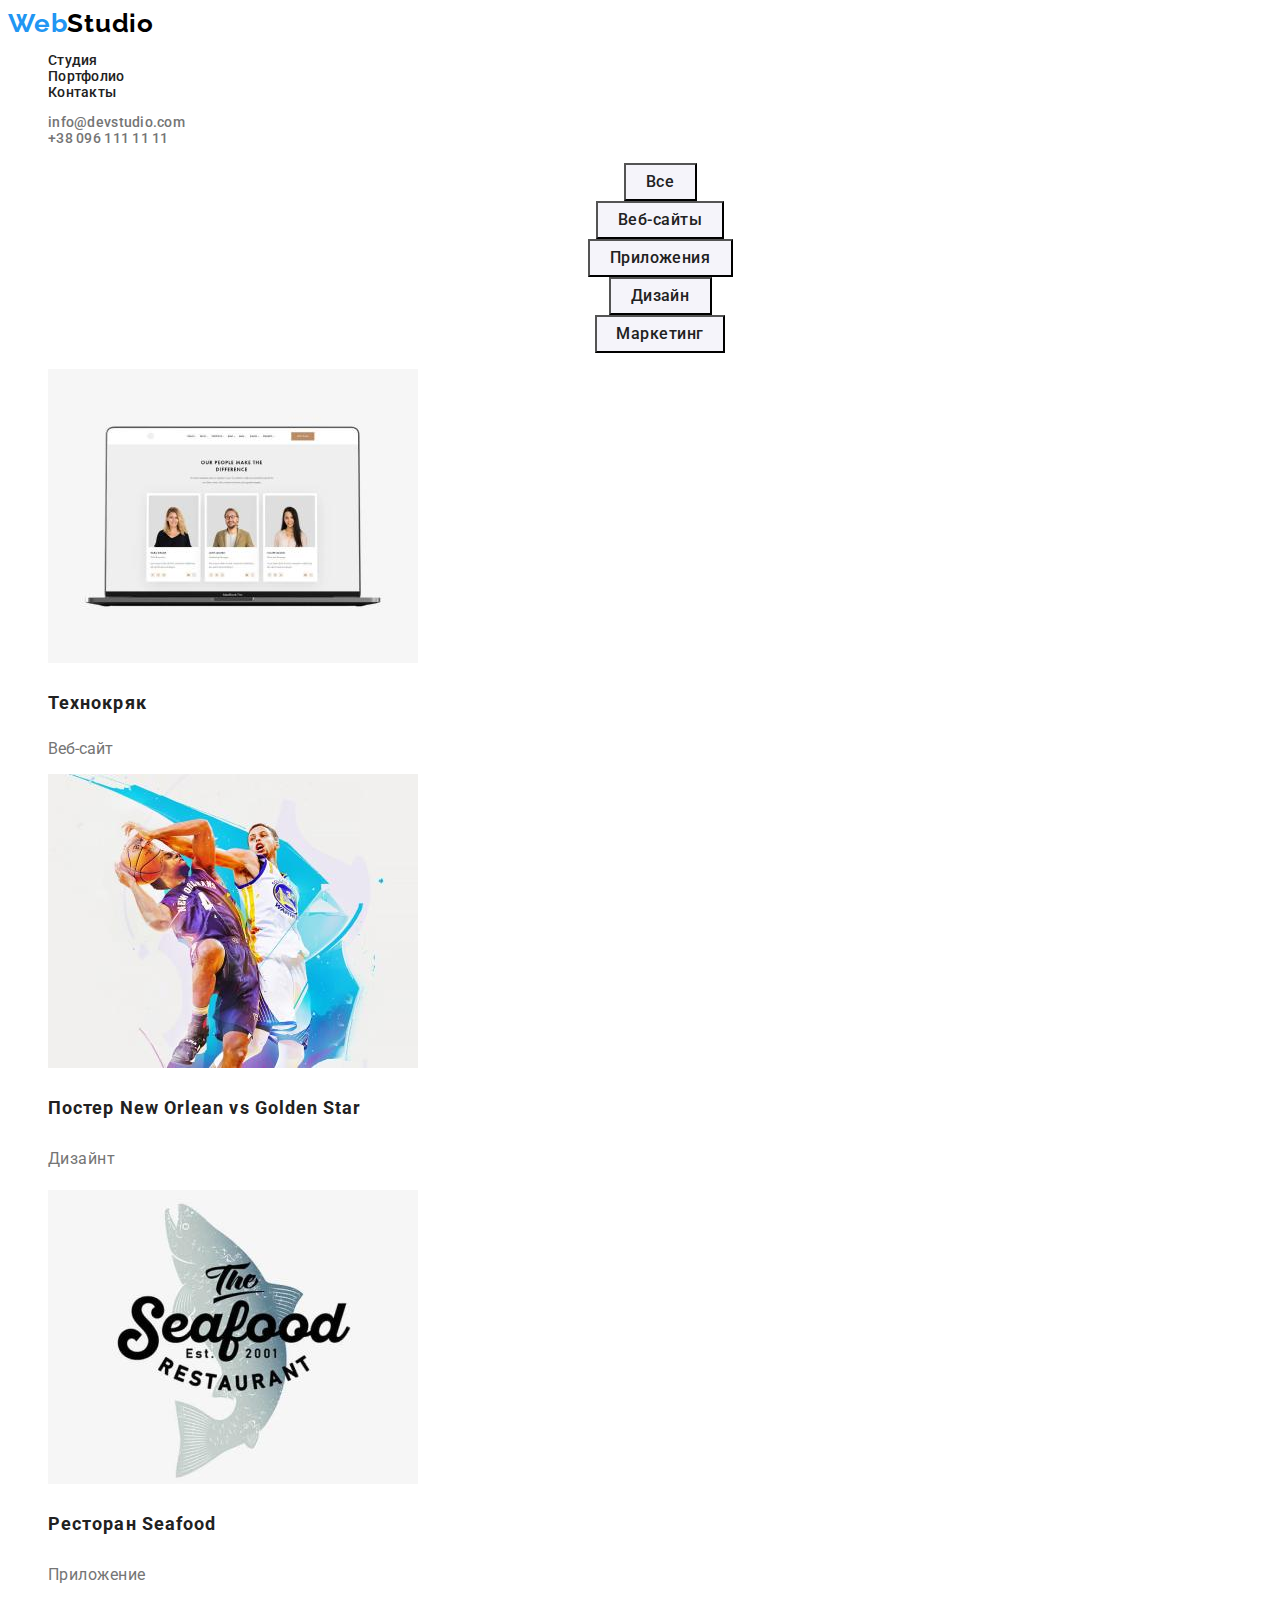
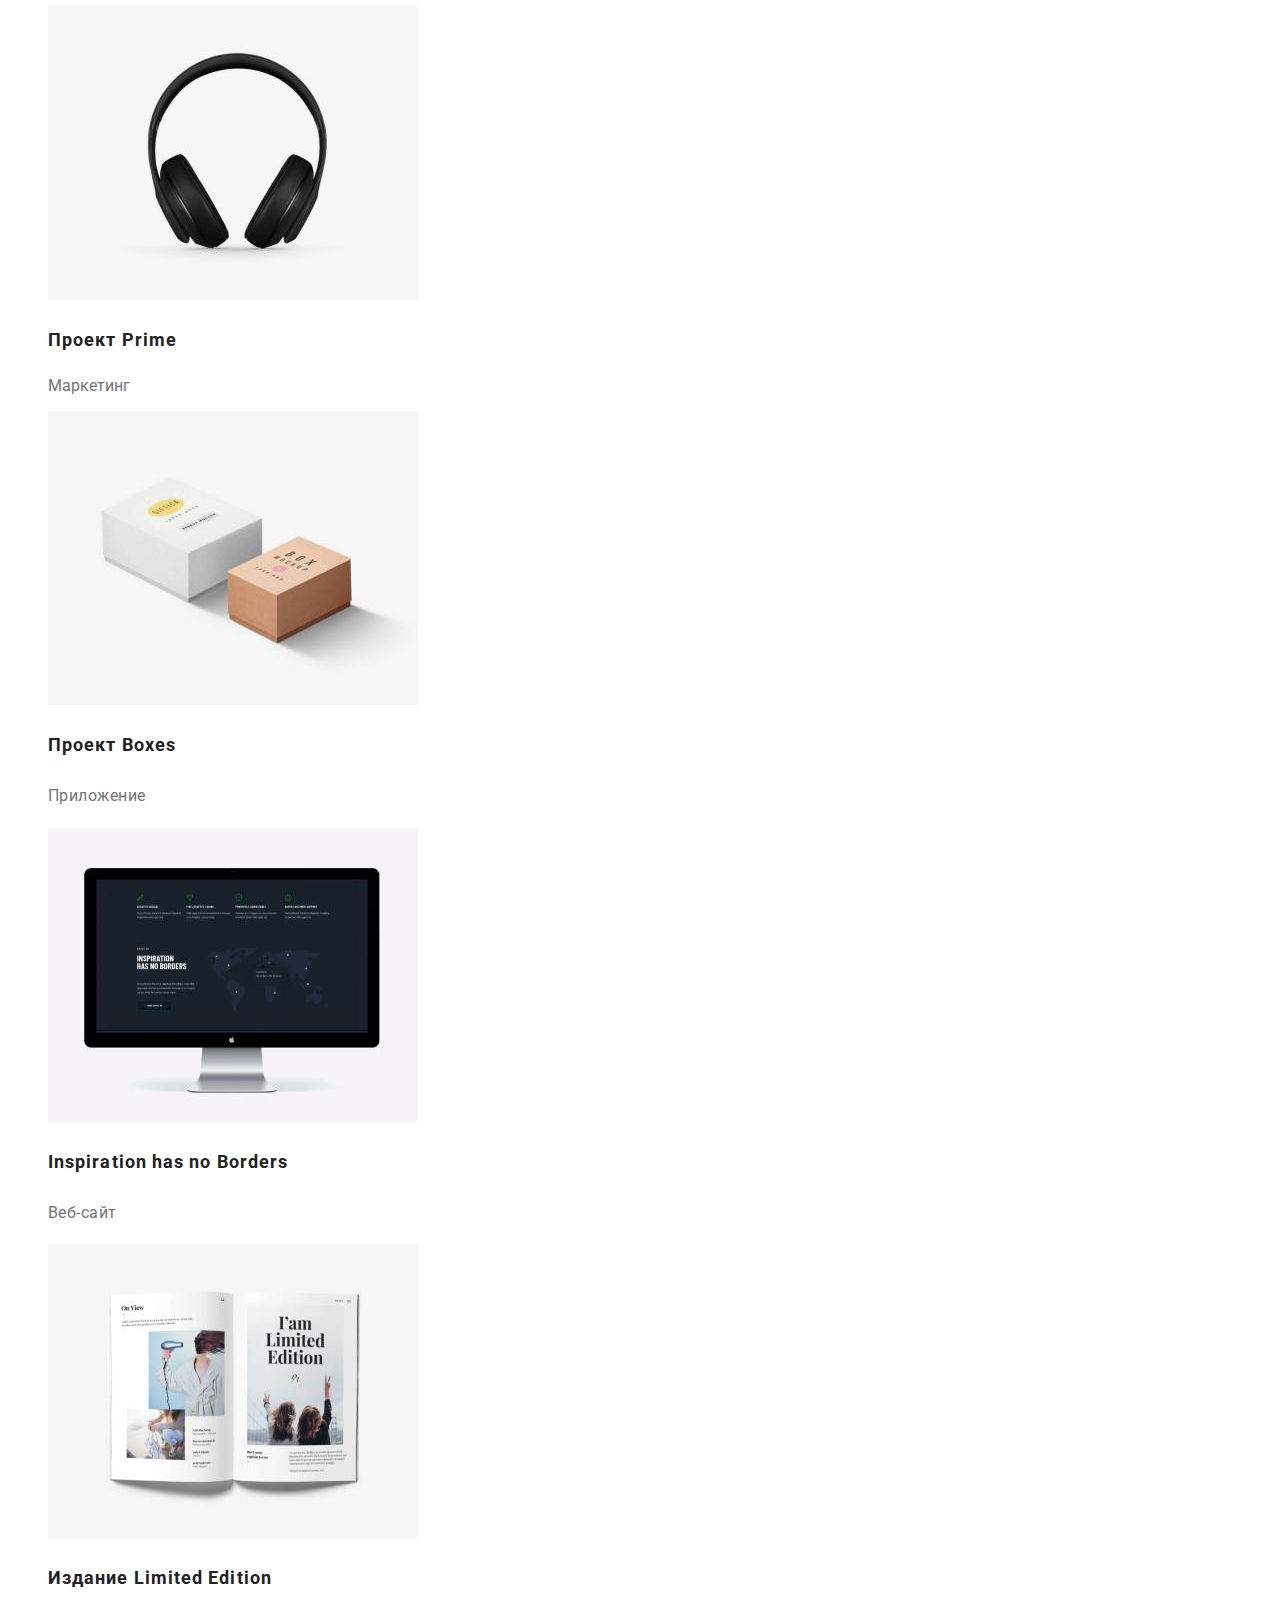
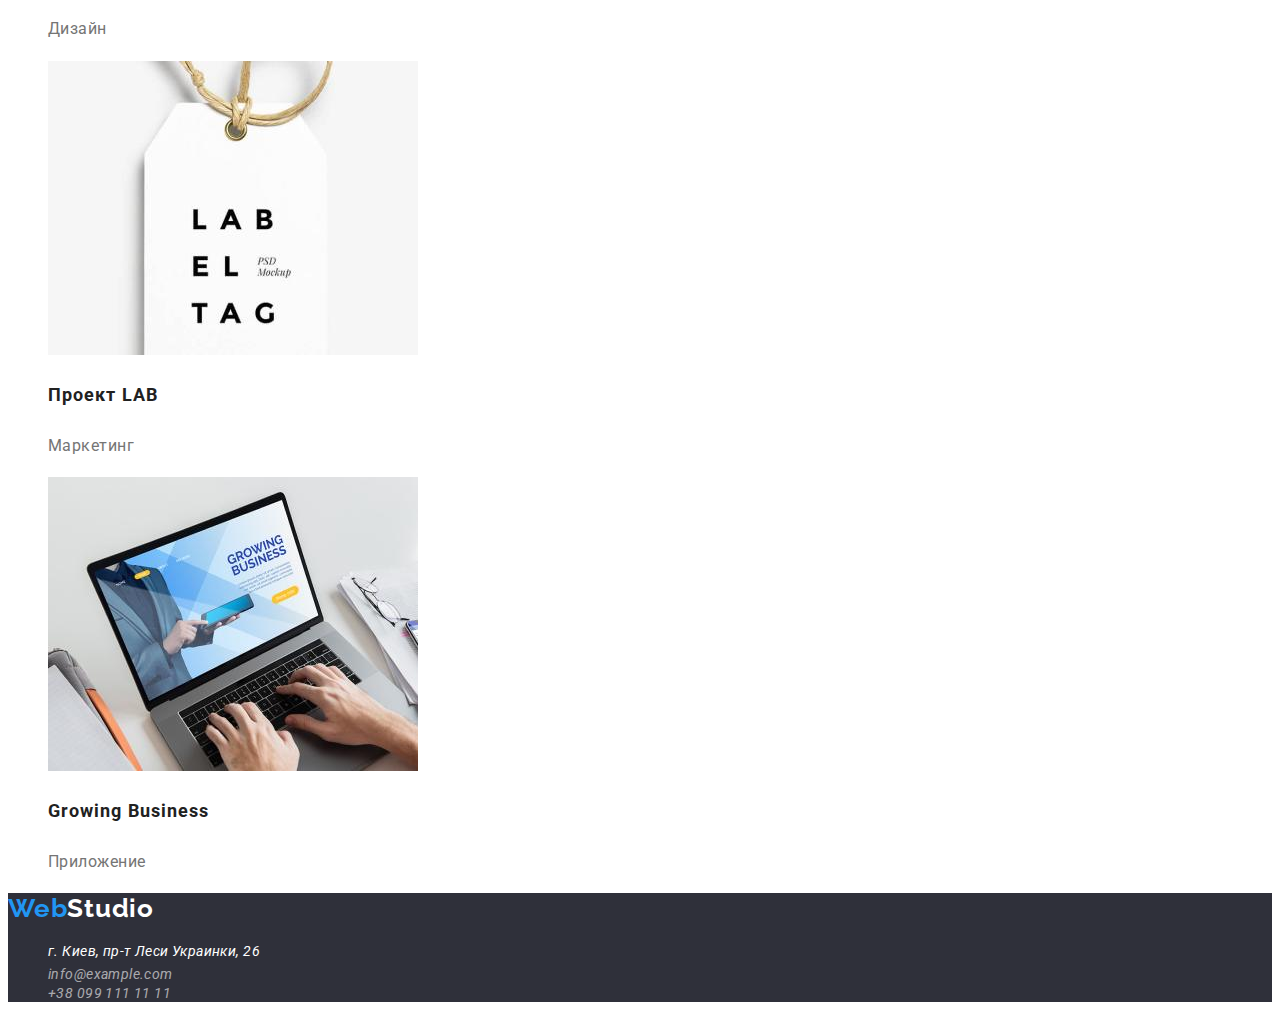
==== portfolio.html @ 32fed352 "Создание" ====
<!DOCTYPE html>
<html lang="en">
<head class="page-header">
    <meta charset="UTF-8">
    <meta http-equiv="X-UA-Compatible" content="IE=edge">
    <meta name="viewport" content="width=device-width, initial-scale=1.0">
    <title>Document</title>
    <link href="https://fonts.googleapis.com/css2?family=Raleway:wght@700&family=Roboto:wght@400;500;700;900&display=swap" 
    rel="stylesheet">
    <link rel="stylesheet" href="./css/styles.css">
</head>
<body class="page">
   <!--Шапка сайта-->
   <header>
    <nav class="site-nav list">
      <a href="./index.html" class="logo">Web<span class="logo-header">Studio</span></a>
      <ul>
        <li><a href="./index.html" class="link">Студия</a></li>
        <li><a href="./portfolio.html" class="link">Портфолио</a></li>
        <li><a href="./" class="link">Контакты</a></li>
      </ul>
    </nav>
    <ul>
      <li><a href="mailto:info@devstudio.com" class="link-list">info@devstudio.com</a></li>
      <li><a href="tel:+380961111111" class="link-list">+38 096 111 11 11</a></li>
    </ul>
  </header>
 <!--Главный блок-->
 <main>
     <!--Фильтр-->
<section>
    <h1 class="hidden">Фильрт</h1>
<ul class="filter-list">
    <li><button type="button" class="button-one">Все</button></li>
    <li><button type="button" class="button-two">Веб-сайты</button></li>
    <li><button type="button" class="button-three">Приложения</button></li>
    <li><button type="button" class="button-four">Дизайн</button></li>
    <li><button type="button" class="button-five">Маркетинг</button></li>
</ul>

<!--Примеры работ-->

    <h2 class="hidden">Примеры работ</h2>
<ul class="list-examples">
    <li><img src="./images/tehnokryak.jpg" alt="открытый ноутбук" width="370" />
        <h3 class="examples-title">Технокряк</h3>
        <p>Веб-сайт</p>
    </li>
    <li>
        <img src="./images/postneworlean.jpg" alt="два баскетболиста в прыжке" width="370" />
        <h3 class="examples-title">Постер New Orlean vs Golden Star</h3>
        <p class="examples-text">Дизайнт</p>
    </li>
    <li>
        <img src="./images/restoran.jpg" alt="логотип - название ресторана на фоне рыбы" width="370" />
        <h3 class="examples-title">Ресторан Seafood</h3>
        <p class="examples-text">Приложение</p>
    </li>
    <li>
        <img src="./images/prime.jpg" alt="черные наушники на белом фоне" width="370" />
        <h3 class="examples-title">Проект Prime</h3>
        <p>Маркетинг</p>
    </li>
    <li>
        <img src="./images/boxes.jpg" alt="две картонніх коробки" width="370" />
        <h3 class="examples-title">Проект Boxes</h3>
        <p class="examples-text">Приложение</p>
    </li>
    <li>
        <img src="./images/inspiration.jpg" alt="монитор с изображением веб-сайта" width="370" />
        <h3 class="examples-title">Inspiration has no Borders</h3>
        <p class="examples-text">Веб-сайт</p>
    </li>
    <li>
        <img src="./images/limited.jpg" alt="открытая книга с картинками" width="370" />
        <h3 class="examples-title">Издание Limited Edition</h3>
        <p class="examples-text">Дизайн</p>
    </li>
    <li>
        <img src="./images/lab.jpg" alt="белый ярлычек с надписью" width="370" />
        <h3 class="examples-title">Проект LAB</h3>
        <p class="examples-text">Маркетинг</p>
    </li>
    <li>
        <img src="./images/growing.jpg" alt="человек работающий за ноутбуком" width="370" />
        <h3 class="examples-title">Growing Business</h3>
        <p class="examples-text">Приложение</p>
    </li>
</ul>
</section>
 </main>
  <!--Футер-->
  <footer class="footer">
    <a href="./index.html" class="logo">Web<span class="logo-footer">Studio</span></a>
    <address>
      <ul>
      <li><a href="https://goo.gl/maps/xUJWRQRGw1ZZ9FWX8" class="footer-maps">г. Киев, пр-т Леси Украинки, 26</a></li>
      <li><a href="mailto:info@example.com" class="footer-link">info@example.com</a></li>
      <li><a href="tel:+380991111111" class="footer-link">+38 099 111 11 11</a></li>
    </ul>
    </address>
  </footer>
</body>
</html>
---- css/styles.css ----
/* цвет основного цвета #2F303A */
/* вторичный цвет #757575 */
/* белый цвет #FFFFFF */

:root {
--primary-text-color:#757575;
--title-text-color:#212121;
--accent-color:#2196F3;
}

body {
    color: var(--primary-text-color);
    font-family: Roboto, monospace;
}

/* Delet Marker */
ul {
    list-style: none;
}
/* Delet underline */
a {
    text-decoration: none;
}

/* logo */
.logo {
    color: var(--accent-color);
    font-family: Raleway,  monospace;
    font-weight: bold;
    font-size: 26px;
    line-height: 1.19;
    letter-spacing: 0.03em;
    text-decoration: none;
}

.logo-header {
color: #000000;
}

/* Site-nav */
header {
    font-family: Roboto,monospace;
    font-weight: 500;
    font-size: 14px;
    line-height: 1.14;
    letter-spacing: 0.02em;
    color: var(--primary-text-color);
    text-decoration: none;
}

.site-nav .link {
color: #212121;

}
.site-nav .link:hover, 
.site-nav .link:focus,
.link-list:hover,
.link-list:focus {
color: #2196F3;
} 

.link-list {
color: var(--primary-text-color);
}

/* Hero */
.hero {
    background-color: #2F303A;
}
.hero-title {
    color: #ffffff;
    font-family: Roboto, monospace;
    font-weight: 900;
    font-size: 44px;
    line-height: 1.36;
    text-align: center;
}

/* Button */
.main-button {
background-color: var(--accent-color);    
color: #ffffff;

font-family: Roboto, monospace;
font-weight: 700;
font-size: 16px;
line-height: 1.9;

align-items: center;
text-align: center;
letter-spacing: 0.06em;
width: 200px;
height: 50px;
cursor: pointer;
}

/* Delete hidden title */
.hidden {
  display: none;
}

/* Section */
.section-text {
font-size: 14px;
line-height: 1.71;
letter-spacing: 0.03em;
}
.section-title {
    color: var(--title-text-color);
    font-family: Roboto, monospace;
    font-weight: 700;
    font-size: 14px;
    line-height: 1.14;
    letter-spacing: 0.03em;
}

.section-block {
    background-color: #F5F4FA;
    color: var(--title-text-color);
}

.feature-title {
    color: var(--title-text-color);
    font-family: Roboto, monospace;
    font-weight: 700;
    font-size: 36px;
    line-height: 1.17;
    text-align: center;
    letter-spacing: 0.03em;
}

.block-title {
    color: var(--title-text-color);
    font-family: Roboto, monospace;
    font-weight: 500;
    font-size: 16px;
    line-height: 1.19;
    letter-spacing: 0.03em;
}
.block-text {
    font-family: Roboto, monospace;
    font-size: 16px;
    line-height: 1.19;
    letter-spacing: 0.03em;
}

/* Foter */
.footer {
    background-color: #2F303A;
}
.footer-link {
    color: rgba(255, 255, 255, 0.6);
    font-family: Roboto;
    font-size: 14px;
    line-height: 1,71;
    letter-spacing: 0.03em;
}
.footer-maps {
    color: #ffffff;
    font-family: Roboto, monospace;
    font-size: 14px;
    line-height: 1.71;
    letter-spacing: 0.03em;
    text-decoration: none;
}
.footer-maps:hover,
.footer-maps:focus,
.footer-link:focus,
.footer-link:hover {
    color: var(--accent-color);
}

.logo-footer {
    color: #ffffff;
}


/* ПОРТФОЛИО */

/* Фильрт */
.filter-list {
color: var(--title-text-color);
font-family: Roboto,monospace;
font-weight: 500;
font-size: 16px;
line-height: 1.62;
text-align: center;
letter-spacing: 0.03em;
}

.button-one{
    background-color: #F5F4FA;
    color: var(--title-text-color);
    width: 73px;
    height: 38px;
    left: 495px;
    top: 174px;
    color: var(--title-text-color);
    font-family: Roboto,monospace;
    font-weight: 500;
    font-size: 16px;
    line-height: 1.62;
    text-align: center;
    letter-spacing: 0.03em;
    cursor: pointer;
}
.button-one:hover,
.button-one:focus {
    color: #ffffff;
    background-color: var(--accent-color);
}

.button-two {
    background-color: #F5F4FA;
    color: var(--title-text-color);
    width: 128px;
    height: 38px;
    left: 576px;
    top: 174px;
    color: var(--title-text-color);
    font-family: Roboto,monospace;
    font-weight: 500;
    font-size: 16px;
    line-height: 1.62;
    text-align: center;
    letter-spacing: 0.03em;
    cursor: pointer;
}
.button-two:hover,
.button-two:focus {
    color: #ffffff;
    background-color: var(--accent-color);
}

.button-three {
    background-color: #F5F4FA;
    color: var(--title-text-color);
    width: 145px;
    height: 38px;
    left: 712px;
    top: 174px;
    color: var(--title-text-color);
    font-family: Roboto,monospace;
    font-weight: 500;
    font-size: 16px;
    line-height: 1.62;
    text-align: center;
    letter-spacing: 0.03em;
    cursor: pointer;
}
.button-three:hover,
.button-three:focus {
    color: #ffffff;
    background-color: var(--accent-color);
}

.button-four {
    background-color: #F5F4FA;
    color: var(--title-text-color);
    width: 103px;
    height: 38px;
    left: 865px;
    top: 174px;
    color: var(--title-text-color);
    font-family: Roboto,monospace;
    font-weight: 500;
    font-size: 16px;
    line-height: 1.62;
    text-align: center;
    letter-spacing: 0.03em;
    cursor: pointer;
}
.button-four:hover,
.button-four:focus {
    color: #ffffff;
    background-color: var(--accent-color);
}

.button-five {
    background-color: #F5F4FA;
    color: var(--title-text-color);
    width: 130px;
    height: 38px;
    left: 976px;
    top: 174px;
    color: var(--title-text-color);
    font-family: Roboto,monospace;
    font-weight: 500;
    font-size: 16px;
    line-height: 1.62;
    text-align: center;
    letter-spacing: 0.03em;
    cursor: pointer;
}
.button-five:hover,
.button-five:focus {
    color: #ffffff;
    background-color: var(--accent-color);
}

/* Примеры работ */

.list-examples .examples-title {
    color: var(--title-text-color);
    font-family: Roboto;
    font-weight: 700;
    font-size: 18px;
    line-height: 2;
    letter-spacing: 0.06em;
}

.examples-text {
font-family: Roboto;
font-size: 16px;
line-height: 1.9;
letter-spacing: 0.03em;
}
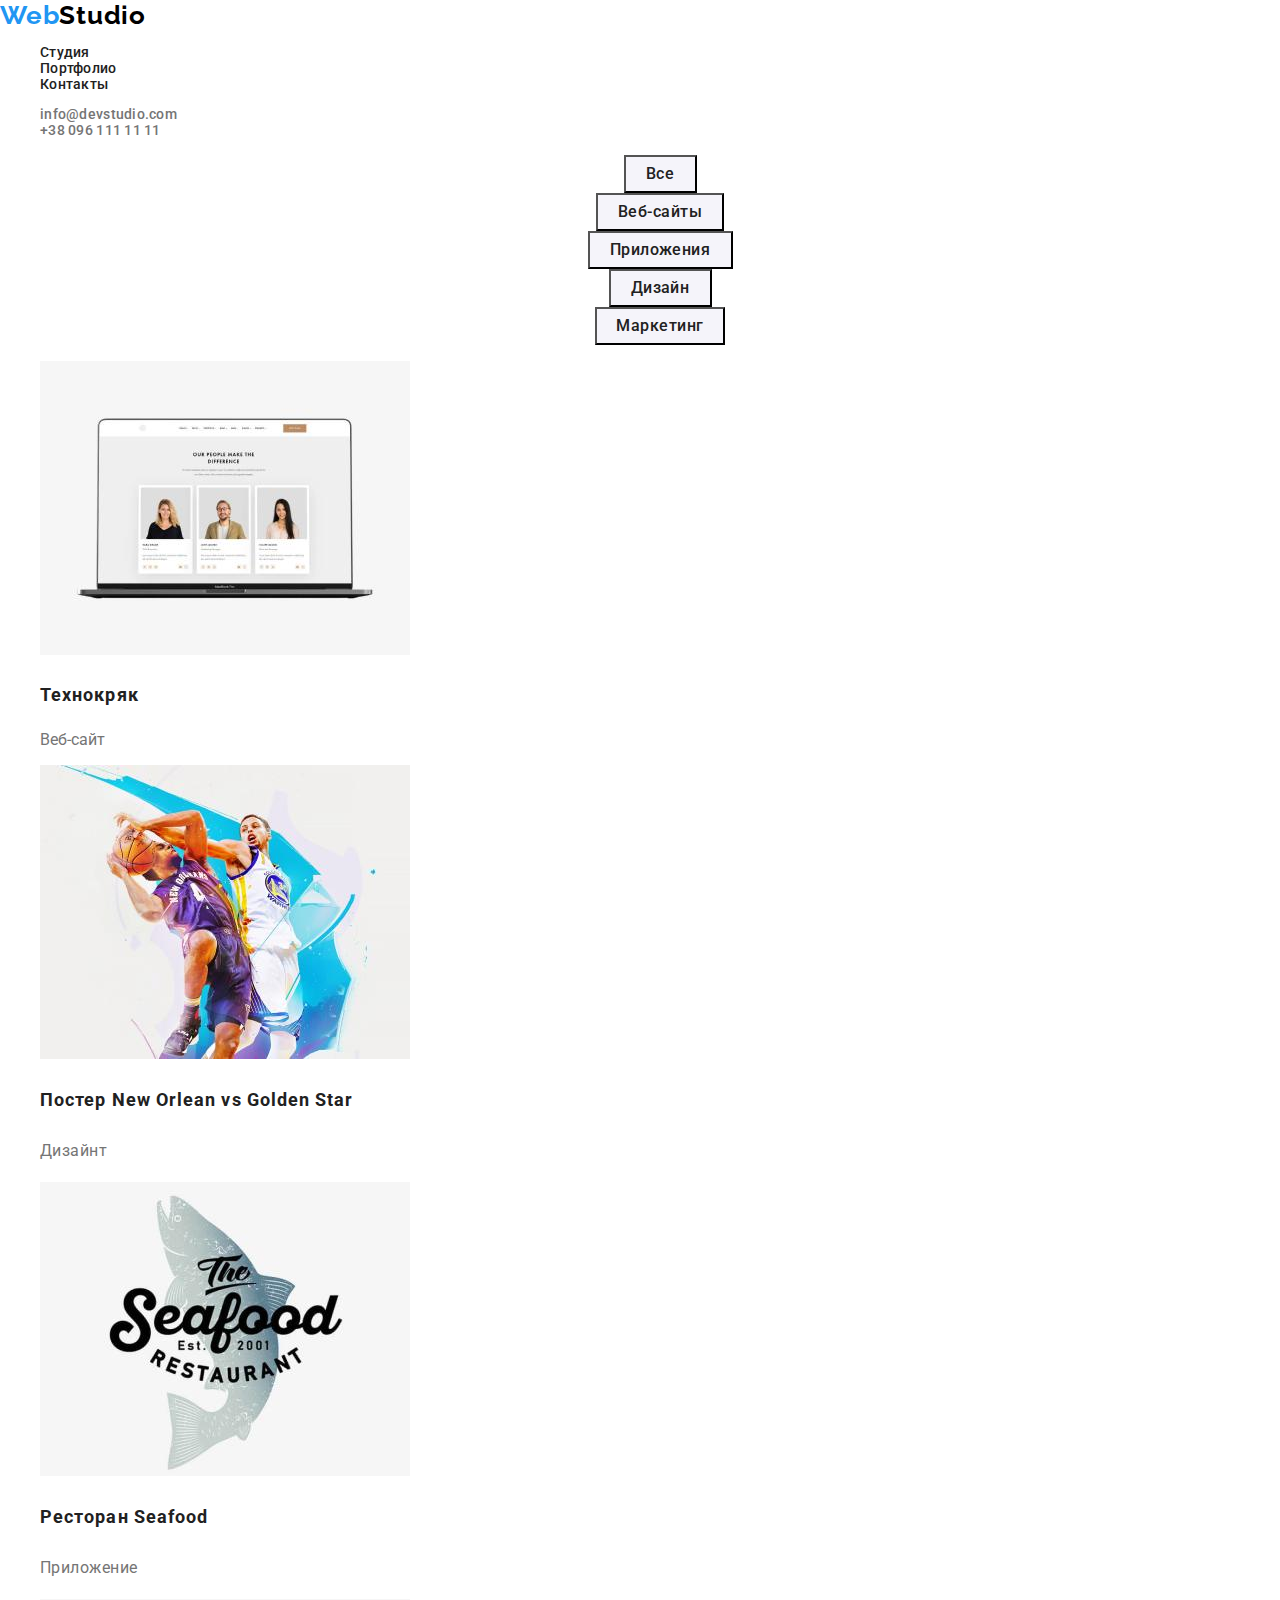
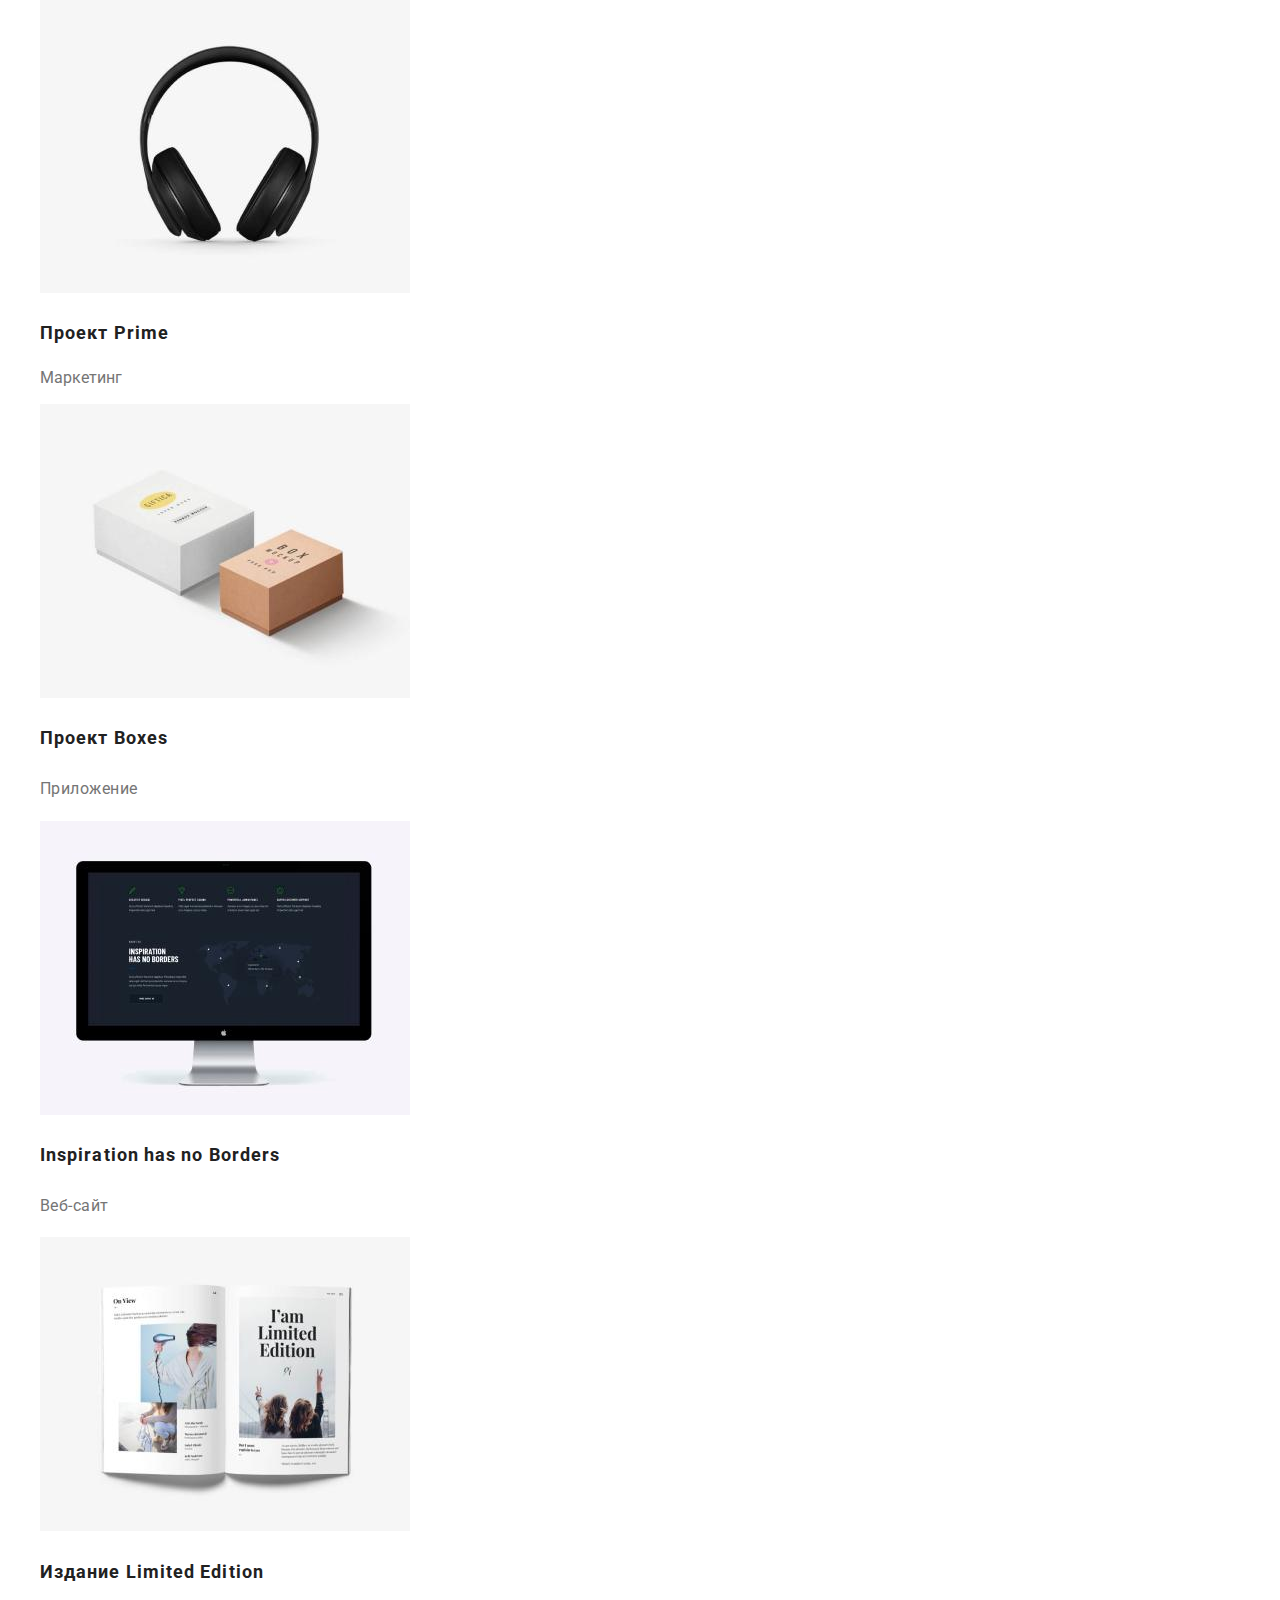
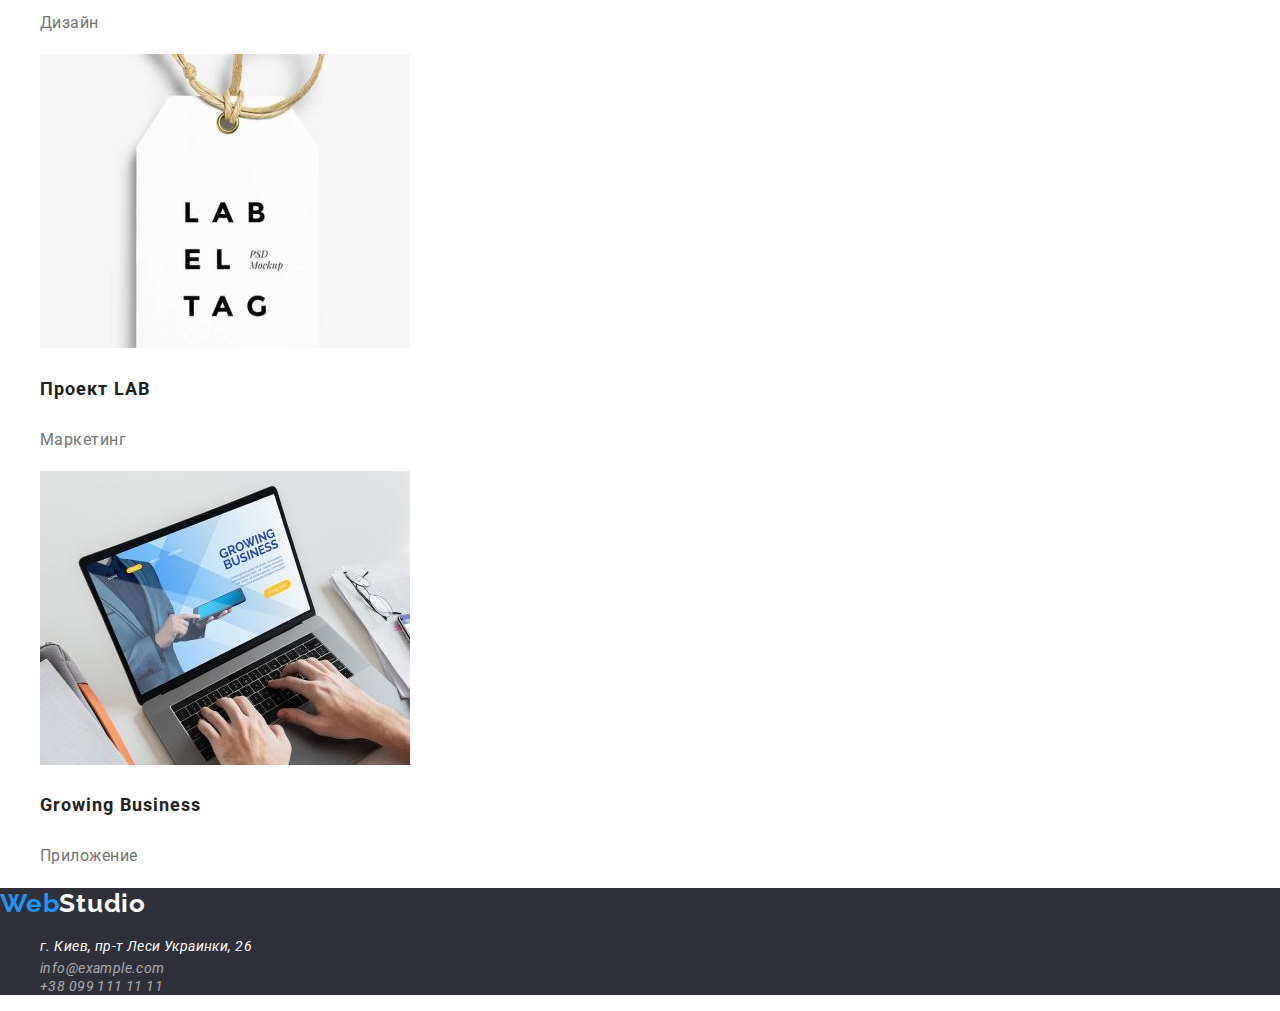
==== commit 0b81fc9d: "normalise" ====
--- a/portfolio.html
+++ b/portfolio.html
@@ -7,6 +7,7 @@
     <title>Document</title>
     <link href="https://fonts.googleapis.com/css2?family=Raleway:wght@700&family=Roboto:wght@400;500;700;900&display=swap" 
     rel="stylesheet">
+    <link rel="stylesheet" href="https://cdnjs.cloudflare.com/ajax/libs/modern-normalize/1.1.0/modern-normalize.min.css">
     <link rel="stylesheet" href="./css/styles.css">
 </head>
 <body class="page">
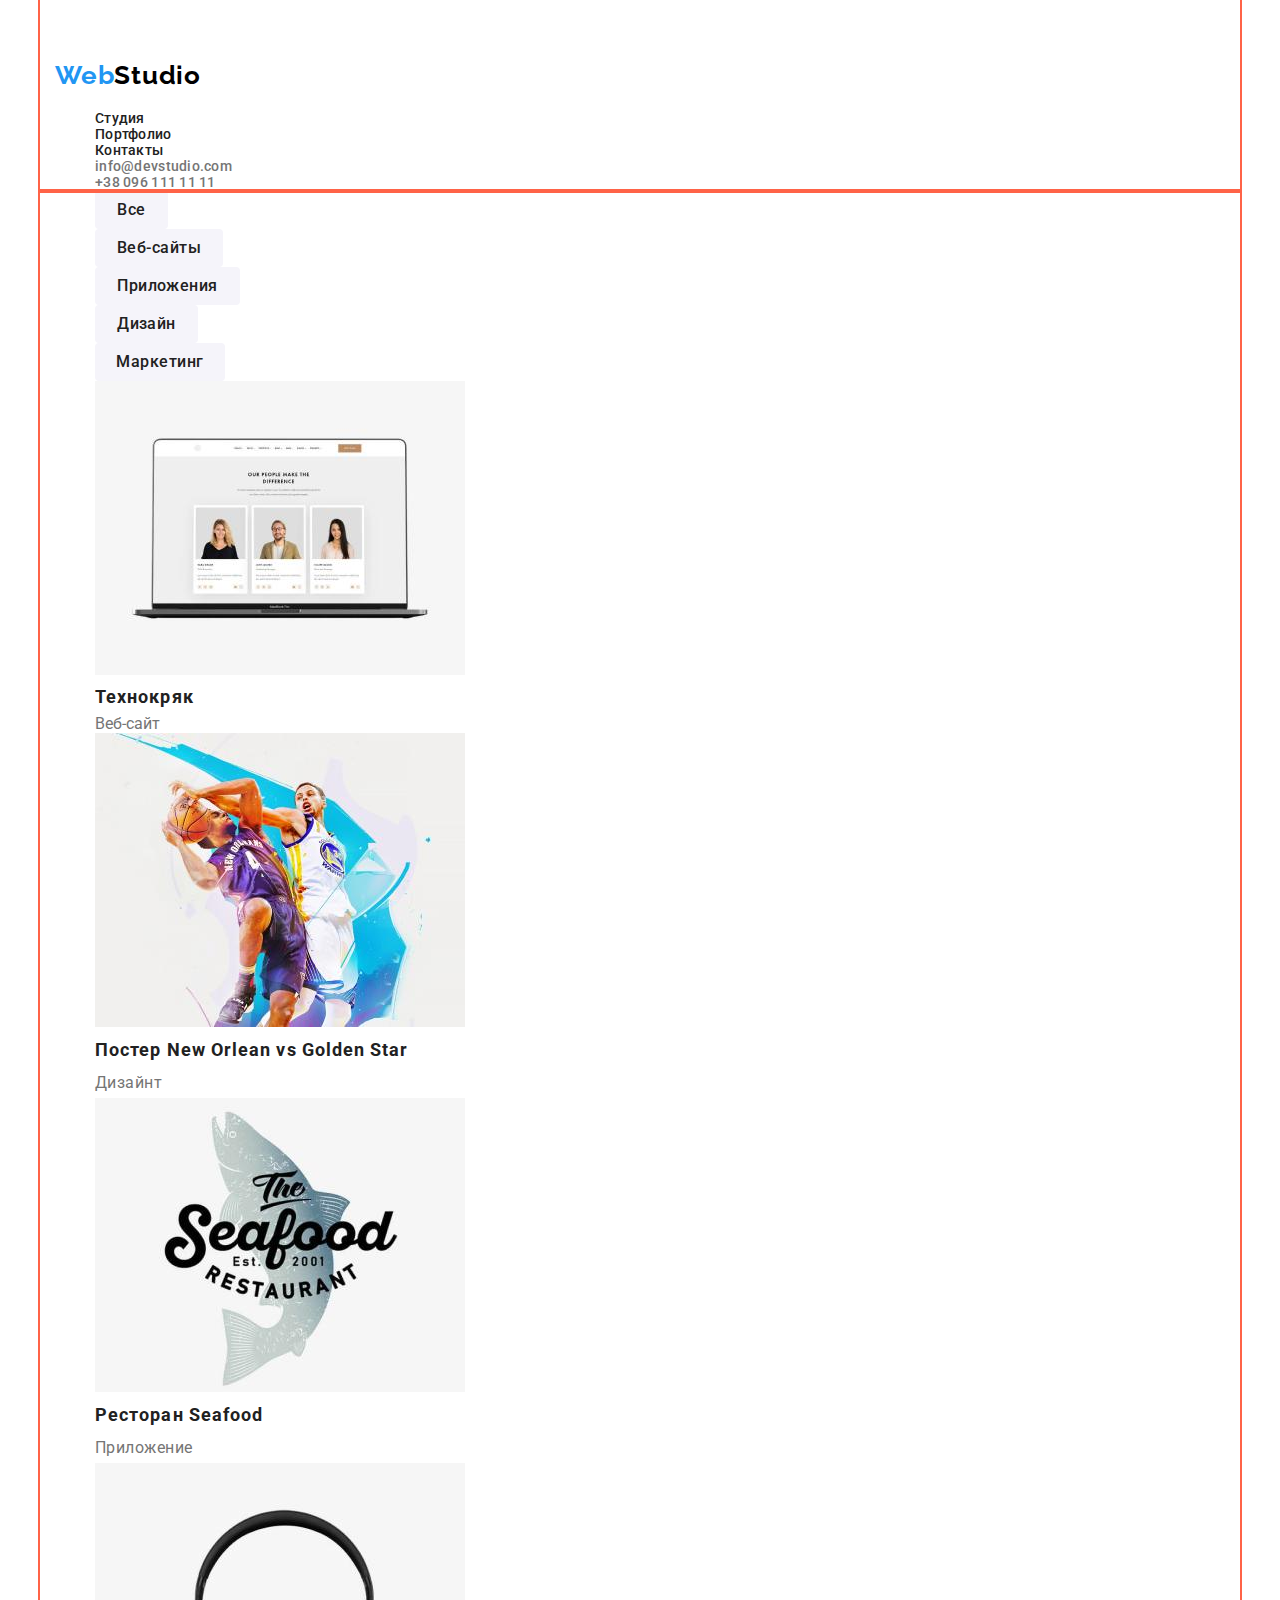
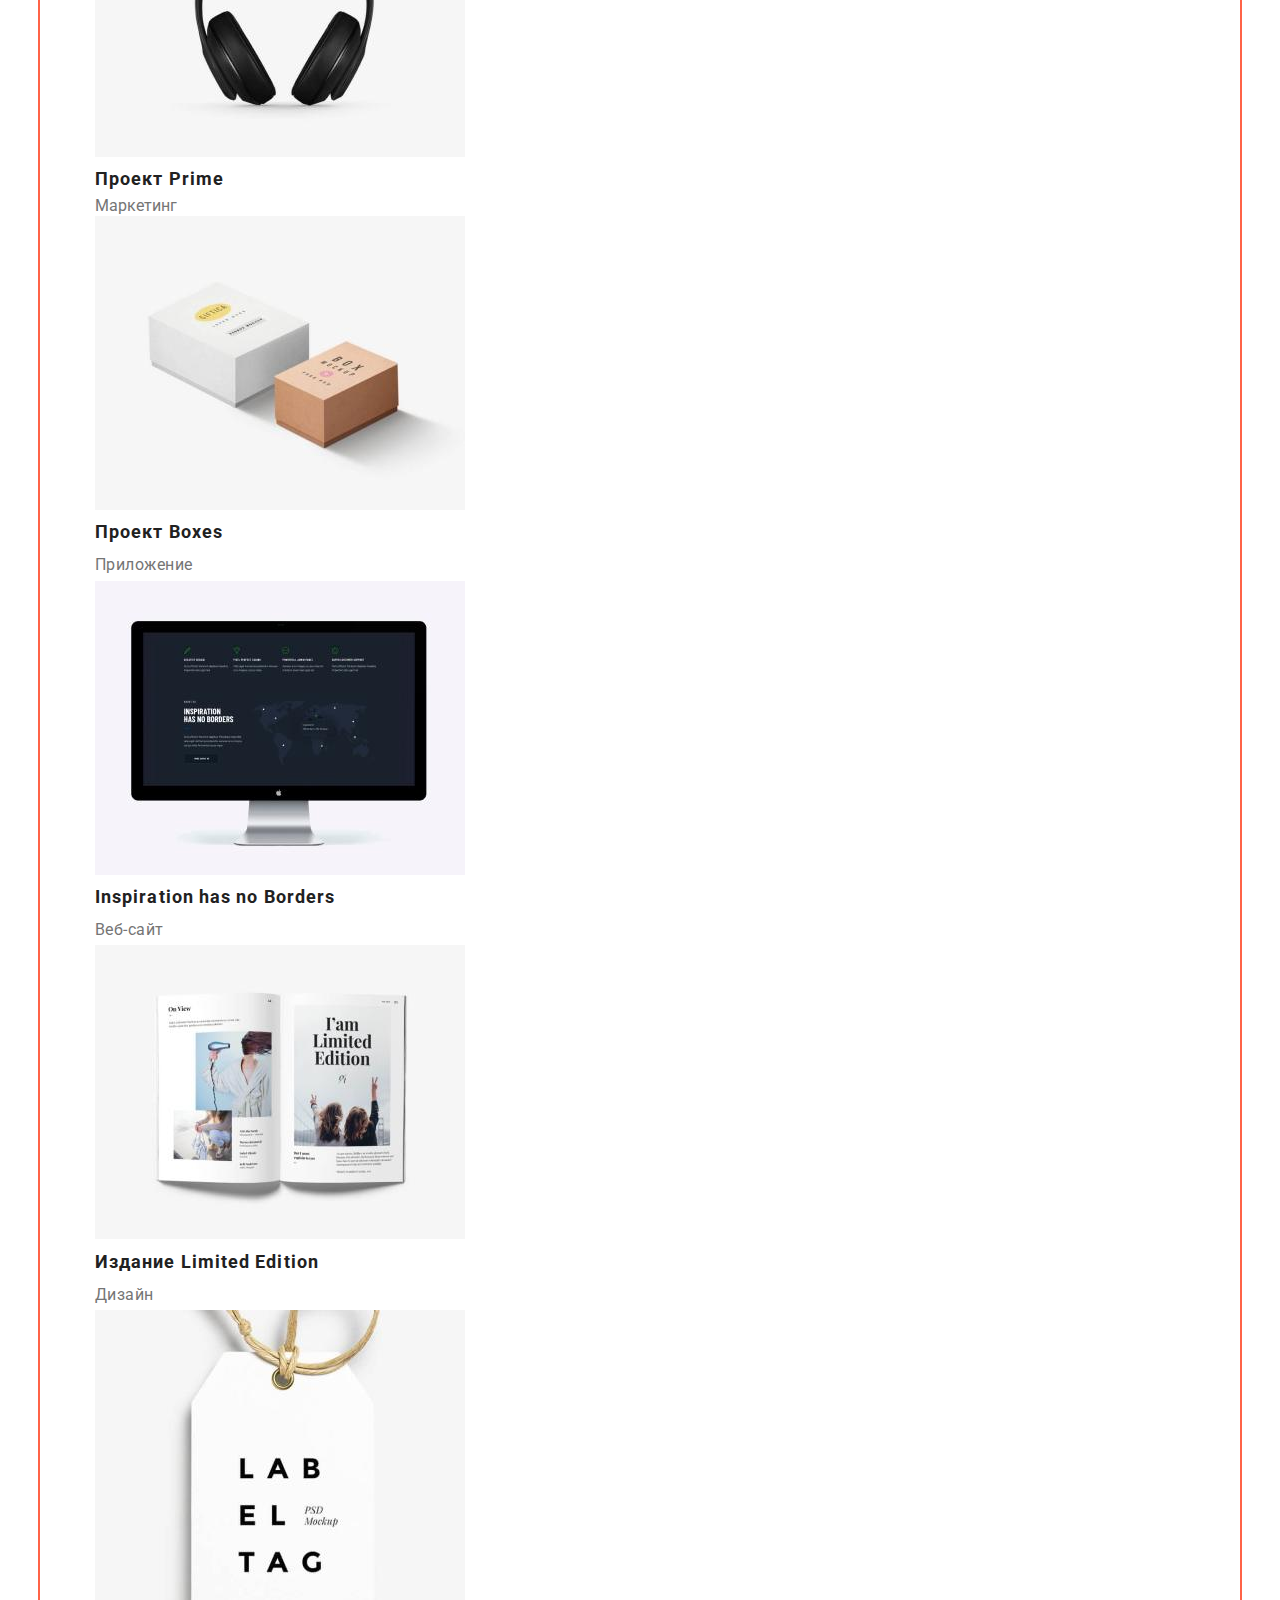
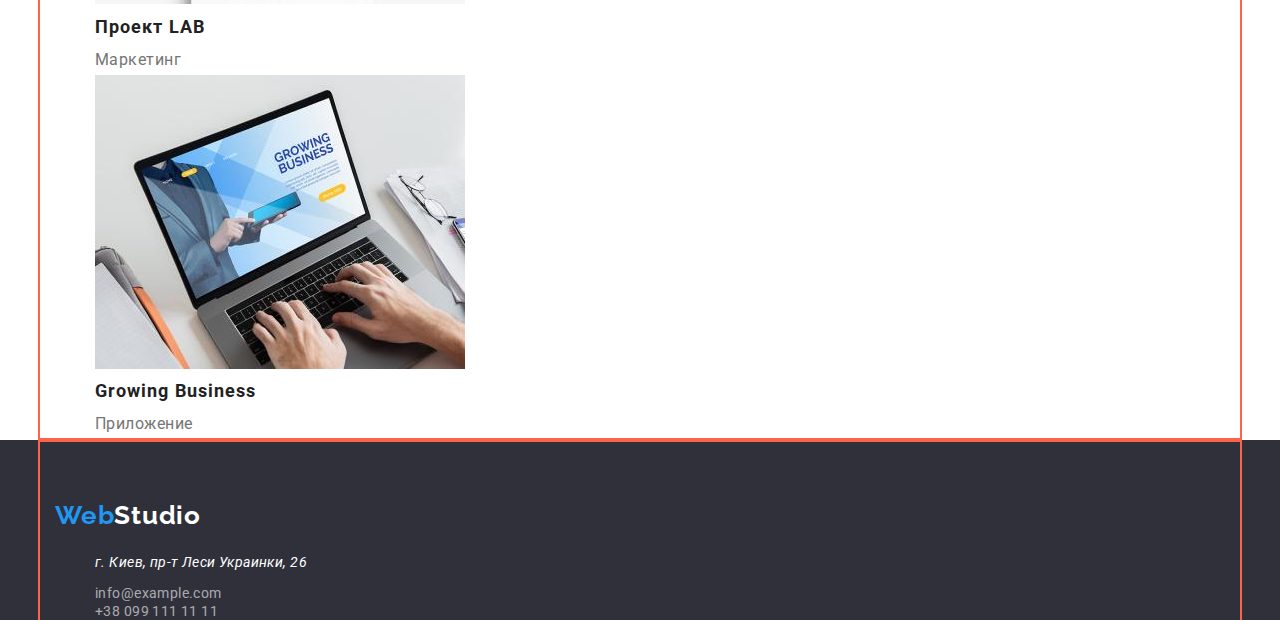
==== commit 038bd11c: "11:32 06.01" ====
--- a/portfolio.html
+++ b/portfolio.html
@@ -13,23 +13,26 @@
 <body class="page">
    <!--Шапка сайта-->
    <header>
-    <nav class="site-nav list">
-      <a href="./index.html" class="logo">Web<span class="logo-header">Studio</span></a>
-      <ul>
-        <li><a href="./index.html" class="link">Студия</a></li>
-        <li><a href="./portfolio.html" class="link">Портфолио</a></li>
-        <li><a href="./" class="link">Контакты</a></li>
-      </ul>
-    </nav>
-    <ul>
-      <li><a href="mailto:info@devstudio.com" class="link-list">info@devstudio.com</a></li>
-      <li><a href="tel:+380961111111" class="link-list">+38 096 111 11 11</a></li>
-    </ul>
+    <div class="container">
+      <nav class="site-nav list">
+        <a href="./index.html" class="logo">Web<span class="logo-header">Studio</span></a>
+        <ul>
+          <li><a href="./index.html" class="link">Студия</a></li>
+          <li><a href="./portfolio.html"class="link">Портфолио</a></li>
+          <li><a href=""class="link">Контакты</a></li>
+        </ul>
+      </nav>
+        <ul>
+          <li><a href="mailto:info@devstudio.com" class="link-list">info@devstudio.com</a></li>
+          <li><a href="tel:+380961111111" class="link-list">+38 096 111 11 11</a></li>
+        </ul>
+    </div>
   </header>
  <!--Главный блок-->
  <main>
      <!--Фильтр-->
 <section>
+    <div class="container">
     <h1 class="hidden">Фильрт</h1>
 <ul class="filter-list">
     <li><button type="button" class="button-one">Все</button></li>
@@ -88,18 +91,21 @@
         <p class="examples-text">Приложение</p>
     </li>
 </ul>
+</div>
 </section>
  </main>
   <!--Футер-->
   <footer class="footer">
+    <div class="container">
     <a href="./index.html" class="logo">Web<span class="logo-footer">Studio</span></a>
     <address>
       <ul>
-      <li><a href="https://goo.gl/maps/xUJWRQRGw1ZZ9FWX8" class="footer-maps">г. Киев, пр-т Леси Украинки, 26</a></li>
-      <li><a href="mailto:info@example.com" class="footer-link">info@example.com</a></li>
-      <li><a href="tel:+380991111111" class="footer-link">+38 099 111 11 11</a></li>
+      <li class="footer-list"><a href="https://goo.gl/maps/xUJWRQRGw1ZZ9FWX8" class="footer-maps">г. Киев, пр-т Леси Украинки, 26</a></li>
+      <li class="footer-list"><a href="mailto:info@example.com" class="footer-link">info@example.com</a></li>
+      <li class="footer-list"><a href="tel:+380991111111" class="footer-link">+38 099 111 11 11</a></li>
     </ul>
     </address>
+  </div>
   </footer>
 </body>
 </html>
--- a/css/styles.css
+++ b/css/styles.css
@@ -8,9 +8,32 @@
 --accent-color:#2196F3;
 }
 
+
+.container {
+    outline: 2px solid tomato;
+    width: 1200px;
+    padding-left: 15px;
+    padding-right: 15px;
+    margin: 0 auto;
+}
+
+
+h1,
+h2,
+h3,
+h4,
+h5,
+h6,
+ul,
+p {
+    margin-top: 0px;
+    margin-bottom: 0px;
+}
+
 body {
     color: var(--primary-text-color);
     font-family: Roboto, monospace;
+    font-style: normal;
 }
 
 /* Delet Marker */
@@ -24,6 +47,7 @@
 
 /* logo */
 .logo {
+    display: inline-block;
     color: var(--accent-color);
     font-family: Raleway,  monospace;
     font-weight: bold;
@@ -31,6 +55,8 @@
     line-height: 1.19;
     letter-spacing: 0.03em;
     text-decoration: none;
+    margin-top: 60px;
+    margin-bottom: 20px;
 }
 
 .logo-header {
@@ -39,14 +65,16 @@
 
 /* Site-nav */
 header {
-    font-family: Roboto,monospace;
+    font-family: Roboto, monospace;
     font-weight: 500;
     font-size: 14px;
     line-height: 1.14;
     letter-spacing: 0.02em;
     color: var(--primary-text-color);
     text-decoration: none;
-}
+
+}
+
 
 .site-nav .link {
 color: #212121;
@@ -66,6 +94,8 @@
 /* Hero */
 .hero {
     background-color: #2F303A;
+    text-align: center;
+    margin-bottom: 94px;
 }
 .hero-title {
     color: #ffffff;
@@ -73,25 +103,28 @@
     font-weight: 900;
     font-size: 44px;
     line-height: 1.36;
-    text-align: center;
+    letter-spacing: 0.06em;
 }
 
 /* Button */
 .main-button {
+ 
 background-color: var(--accent-color);    
 color: #ffffff;
 
 font-family: Roboto, monospace;
 font-weight: 700;
 font-size: 16px;
-line-height: 1.9;
-
+line-height: 1.88;
 align-items: center;
 text-align: center;
 letter-spacing: 0.06em;
-width: 200px;
-height: 50px;
+min-width: 200px;
+min-height: 50px;
 cursor: pointer;
+padding: 10px 32px;
+border-radius: 4px;
+border: transparent;
 }
 
 /* Delete hidden title */
@@ -100,6 +133,10 @@
 }
 
 /* Section */
+.section {
+margin-bottom: 94px;
+}
+
 .section-text {
 font-size: 14px;
 line-height: 1.71;
@@ -112,11 +149,16 @@
     font-size: 14px;
     line-height: 1.14;
     letter-spacing: 0.03em;
+    margin-bottom: 10px;
 }
 
 .section-block {
     background-color: #F5F4FA;
     color: var(--title-text-color);
+}
+
+.section-feature {
+    margin-bottom: 94px;
 }
 
 .feature-title {
@@ -127,6 +169,19 @@
     line-height: 1.17;
     text-align: center;
     letter-spacing: 0.03em;
+    margin-bottom: 50px;
+}
+
+.team-title {
+    color: var(--title-text-color);
+    font-family: Roboto, monospace;
+    font-weight: 700;
+    font-size: 36px;
+    line-height: 1.17;
+    text-align: center;
+    letter-spacing: 0.03em;
+    margin-bottom: 50px;
+    padding-top: 94px;
 }
 
 .block-title {
@@ -136,13 +191,35 @@
     font-size: 16px;
     line-height: 1.19;
     letter-spacing: 0.03em;
+    margin-top: 30px;
+    margin-bottom: 10px;
 }
 .block-text {
     font-family: Roboto, monospace;
     font-size: 16px;
     line-height: 1.19;
     letter-spacing: 0.03em;
-}
+    padding-bottom: 30px;
+    color: var(--primary-text-color);
+}
+.border-list {
+    padding-left: 0;
+    margin-left: 0;
+    min-width: 1170px;
+}
+.border-team {
+display: inline-block;
+box-shadow: 0px 1px 3px rgba(0, 0, 0, 0.12), 0px 1px 1px rgba(0, 0, 0, 0.14), 0px 2px 1px rgba(0, 0, 0, 0.2);
+border-radius: 0px 0px 4px 4px;
+width: 270px;
+margin-right: 30px;
+padding-left: 0;
+text-align: center;
+}
+.border-team:last-child {
+    margin-right: 0;
+}
+
 
 /* Foter */
 .footer {
@@ -151,17 +228,24 @@
 .footer-link {
     color: rgba(255, 255, 255, 0.6);
     font-family: Roboto;
+    font-style: normal;
     font-size: 14px;
     line-height: 1,71;
     letter-spacing: 0.03em;
+    
+}
+.footer-link:first-child {
+  margin-bottom: 9px;
 }
 .footer-maps {
+    display: inline-block;
     color: #ffffff;
     font-family: Roboto, monospace;
     font-size: 14px;
     line-height: 1.71;
     letter-spacing: 0.03em;
     text-decoration: none;
+    margin-bottom: 9px;
 }
 .footer-maps:hover,
 .footer-maps:focus,
@@ -177,6 +261,7 @@
 
 /* ПОРТФОЛИО */
 
+}
 /* Фильрт */
 .filter-list {
 color: var(--title-text-color);
@@ -186,6 +271,7 @@
 line-height: 1.62;
 text-align: center;
 letter-spacing: 0.03em;
+
 }
 
 .button-one{
@@ -203,11 +289,15 @@
     text-align: center;
     letter-spacing: 0.03em;
     cursor: pointer;
+    border-radius: 4px;
+    border: transparent;
+    
 }
 .button-one:hover,
 .button-one:focus {
     color: #ffffff;
     background-color: var(--accent-color);
+    box-shadow: 0px 3px 1px rgba(0, 0, 0, 0.1), 0px 1px 2px rgba(0, 0, 0, 0.08), 0px 2px 2px rgba(0, 0, 0, 0.12);
 }
 
 .button-two {
@@ -225,11 +315,14 @@
     text-align: center;
     letter-spacing: 0.03em;
     cursor: pointer;
+    border-radius: 4px;
+    border: transparent;
 }
 .button-two:hover,
 .button-two:focus {
     color: #ffffff;
     background-color: var(--accent-color);
+    box-shadow: 0px 3px 1px rgba(0, 0, 0, 0.1), 0px 1px 2px rgba(0, 0, 0, 0.08), 0px 2px 2px rgba(0, 0, 0, 0.12);
 }
 
 .button-three {
@@ -247,11 +340,14 @@
     text-align: center;
     letter-spacing: 0.03em;
     cursor: pointer;
+    border-radius: 4px;
+    border: transparent;
 }
 .button-three:hover,
 .button-three:focus {
     color: #ffffff;
     background-color: var(--accent-color);
+    box-shadow: 0px 3px 1px rgba(0, 0, 0, 0.1), 0px 1px 2px rgba(0, 0, 0, 0.08), 0px 2px 2px rgba(0, 0, 0, 0.12);
 }
 
 .button-four {
@@ -269,11 +365,14 @@
     text-align: center;
     letter-spacing: 0.03em;
     cursor: pointer;
+    border-radius: 4px;
+    border: transparent;
 }
 .button-four:hover,
 .button-four:focus {
     color: #ffffff;
     background-color: var(--accent-color);
+    box-shadow: 0px 3px 1px rgba(0, 0, 0, 0.1), 0px 1px 2px rgba(0, 0, 0, 0.08), 0px 2px 2px rgba(0, 0, 0, 0.12);
 }
 
 .button-five {
@@ -291,11 +390,14 @@
     text-align: center;
     letter-spacing: 0.03em;
     cursor: pointer;
+    border-radius: 4px;
+    border: transparent;
 }
 .button-five:hover,
 .button-five:focus {
     color: #ffffff;
     background-color: var(--accent-color);
+    box-shadow: 0px 3px 1px rgba(0, 0, 0, 0.1), 0px 1px 2px rgba(0, 0, 0, 0.08), 0px 2px 2px rgba(0, 0, 0, 0.12);
 }
 
 /* Примеры работ */
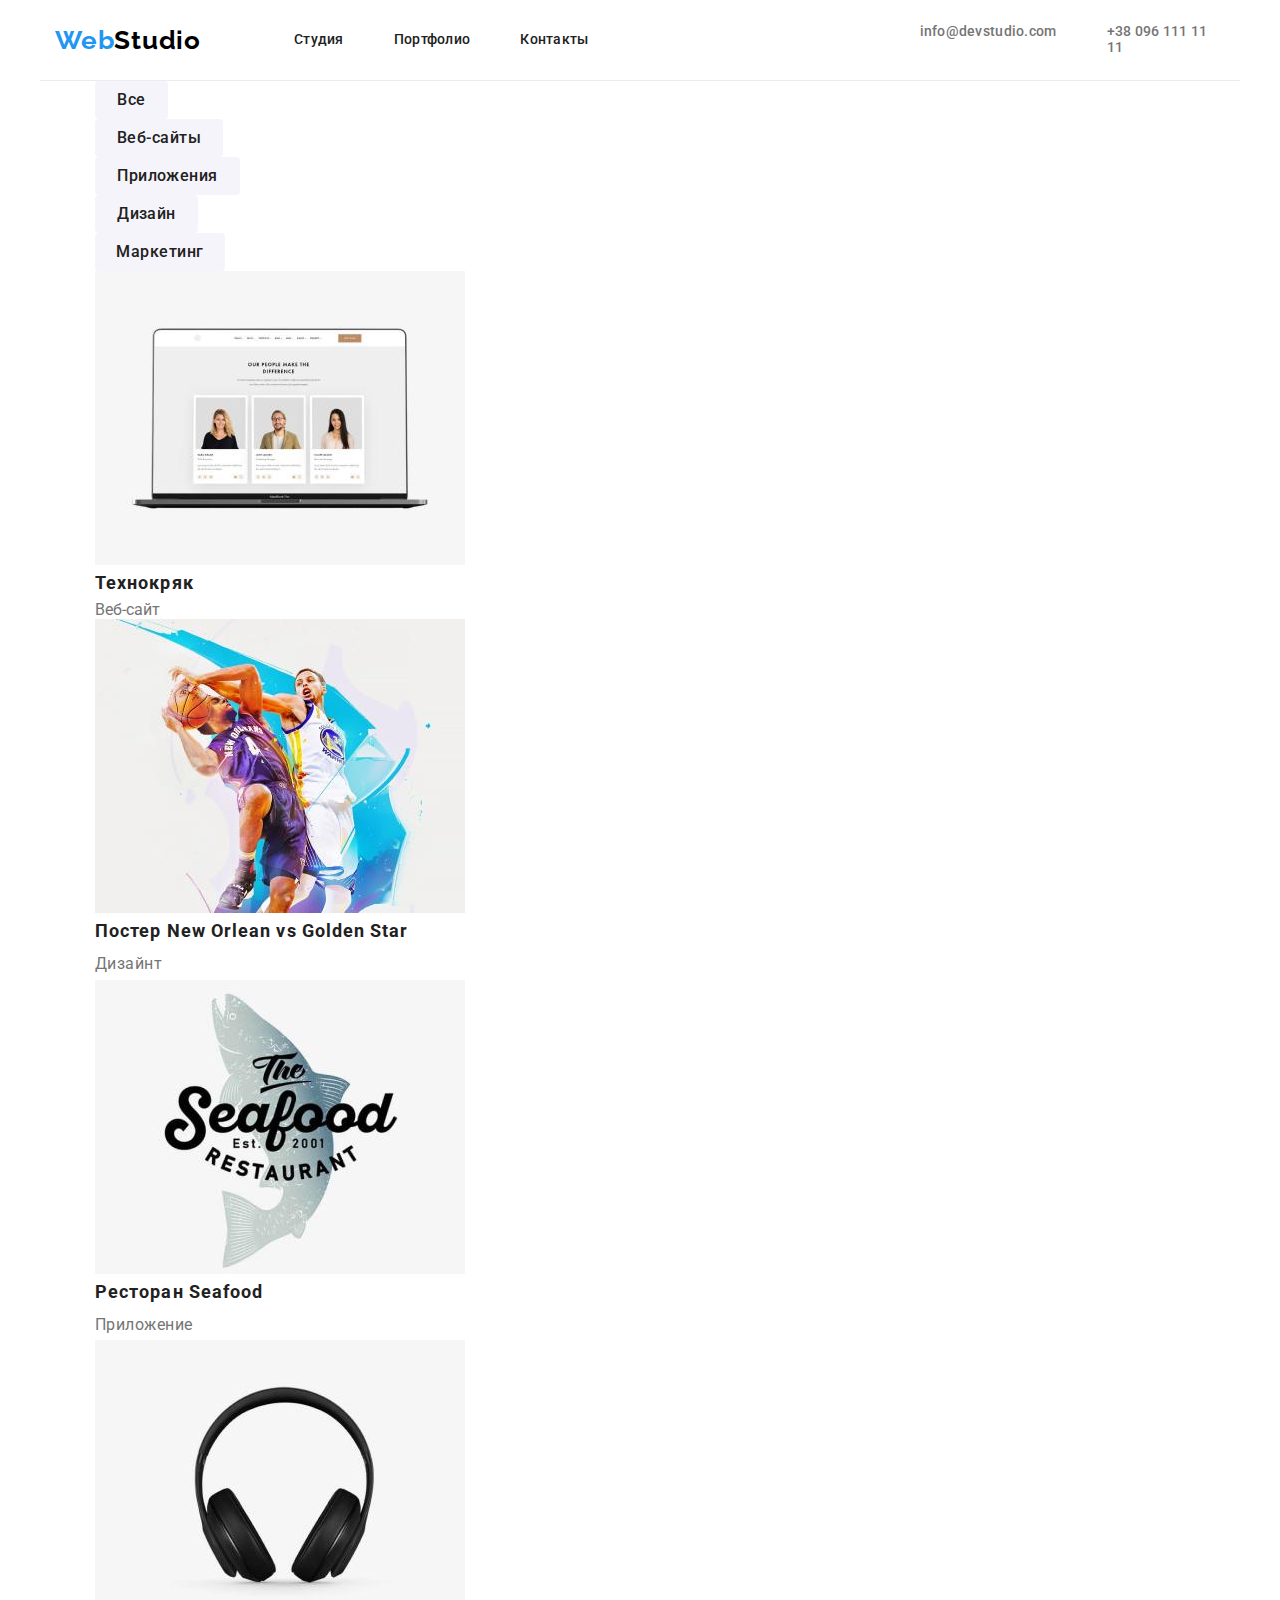
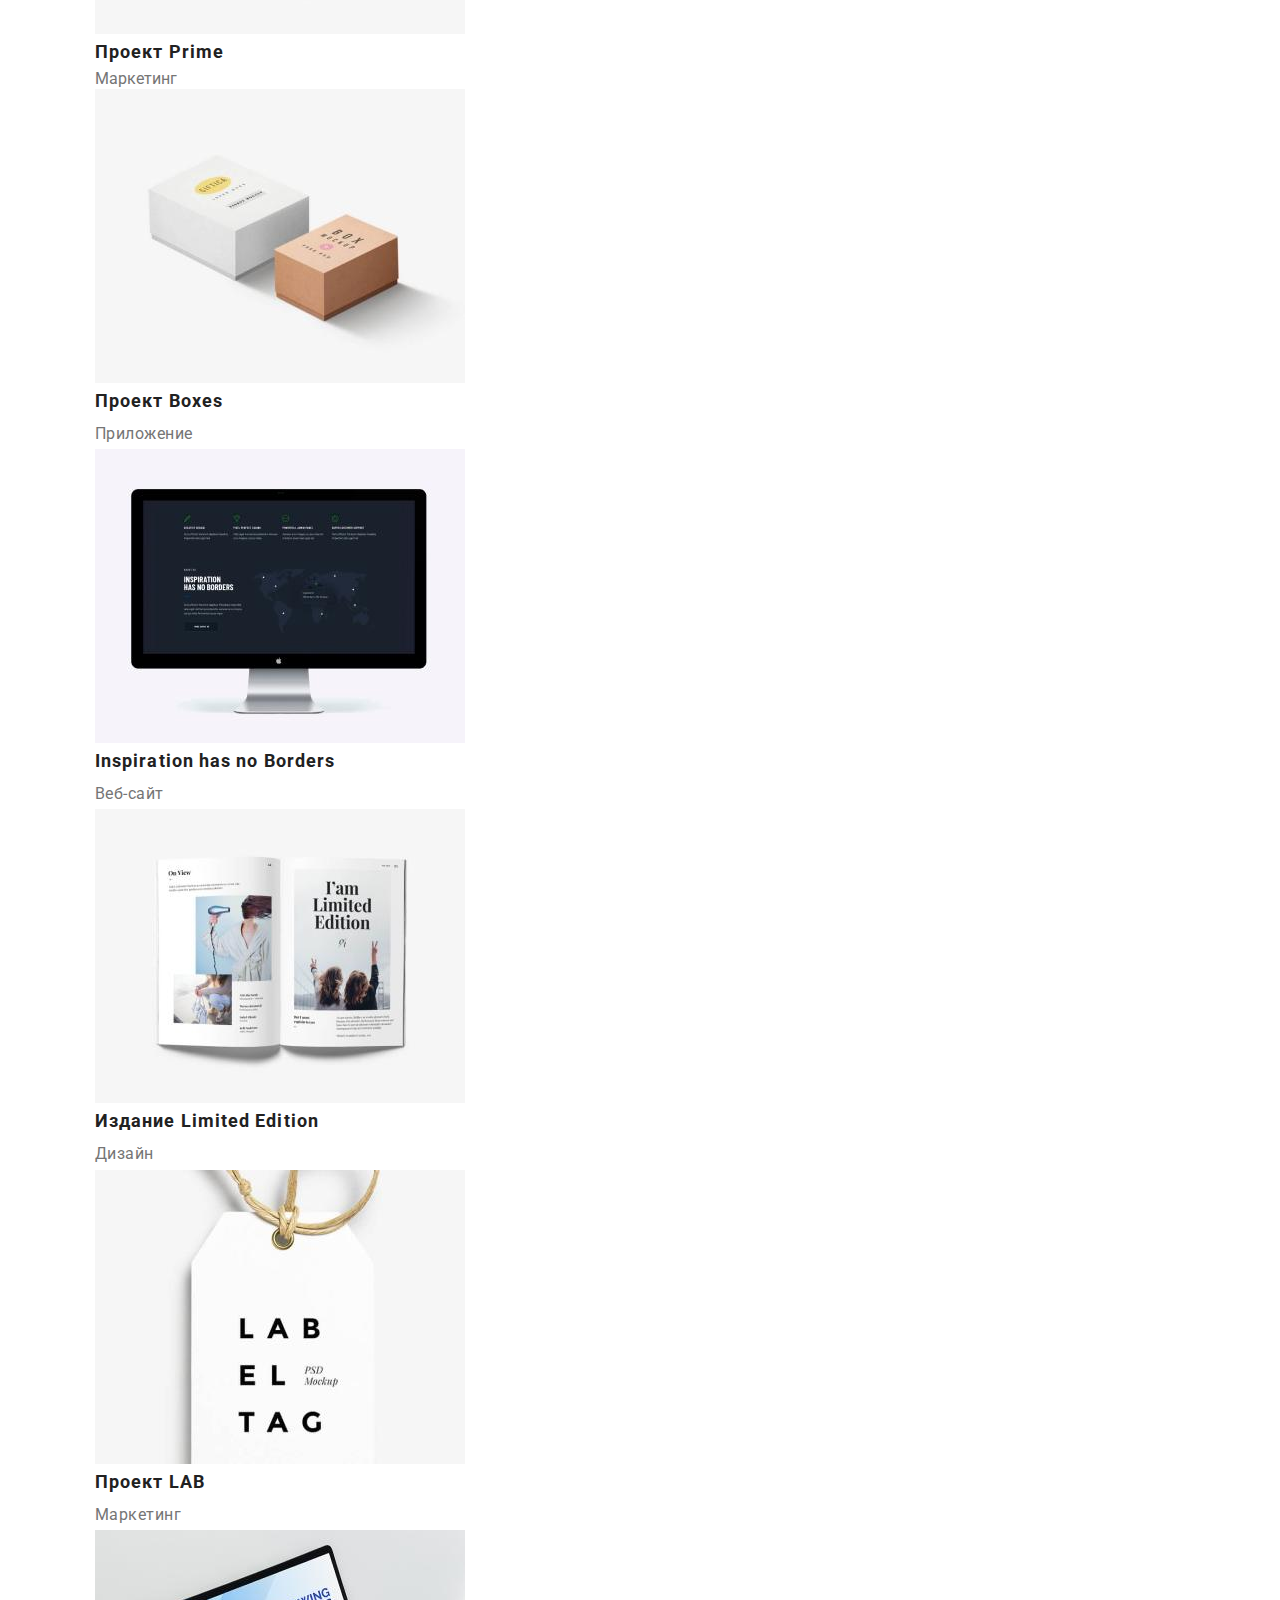
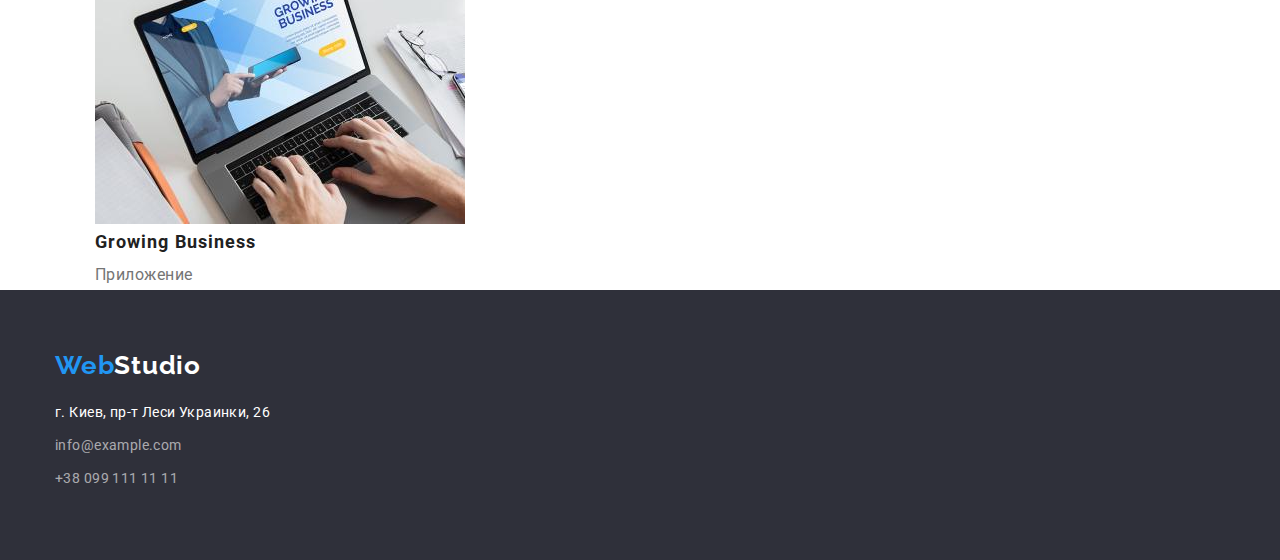
==== commit fc9e90d6: "19,12" ====
--- a/portfolio.html
+++ b/portfolio.html
@@ -12,19 +12,19 @@
 </head>
 <body class="page">
    <!--Шапка сайта-->
-   <header>
-    <div class="container">
+   <header  class="page-header">
+    <div class="container main-header">
       <nav class="site-nav list">
         <a href="./index.html" class="logo">Web<span class="logo-header">Studio</span></a>
-        <ul>
-          <li><a href="./index.html" class="link">Студия</a></li>
-          <li><a href="./portfolio.html"class="link">Портфолио</a></li>
-          <li><a href=""class="link">Контакты</a></li>
+        <ul class="top-list">
+          <li class="top-item"><a href="./index.html" class="link">Студия</a></li>
+          <li class="top-item"><a href="./portfolio.html"class="link">Портфолио</a></li>
+          <li class="top-item"><a href=""class="link">Контакты</a></li>
         </ul>
       </nav>
-        <ul>
-          <li><a href="mailto:info@devstudio.com" class="link-list">info@devstudio.com</a></li>
-          <li><a href="tel:+380961111111" class="link-list">+38 096 111 11 11</a></li>
+        <ul class="bottom-list">
+          <li class="bottom-item"><a href="mailto:info@devstudio.com" class="link-list">info@devstudio.com</a></li>
+          <li class="bottom-item"><a href="tel:+380961111111" class="link-list">+38 096 111 11 11</a></li>
         </ul>
     </div>
   </header>
@@ -97,12 +97,12 @@
   <!--Футер-->
   <footer class="footer">
     <div class="container">
-    <a href="./index.html" class="logo">Web<span class="logo-footer">Studio</span></a>
+    <a href="./index.html" class="logo-footer">Web<span class="logo-footer-web">Studio</span></a>
     <address>
-      <ul>
-      <li class="footer-list"><a href="https://goo.gl/maps/xUJWRQRGw1ZZ9FWX8" class="footer-maps">г. Киев, пр-т Леси Украинки, 26</a></li>
-      <li class="footer-list"><a href="mailto:info@example.com" class="footer-link">info@example.com</a></li>
-      <li class="footer-list"><a href="tel:+380991111111" class="footer-link">+38 099 111 11 11</a></li>
+      <ul class="footer-list">
+      <li class="footer-item"><a href="https://goo.gl/maps/xUJWRQRGw1ZZ9FWX8" class="footer-maps">г. Киев, пр-т Леси Украинки, 26</a></li>
+      <li class="footer-item"><a href="mailto:info@example.com" class="footer-link">info@example.com</a></li>
+      <li class="footer-item"><a href="tel:+380991111111" class="footer-link">+38 099 111 11 11</a></li>
     </ul>
     </address>
   </div>
--- a/css/styles.css
+++ b/css/styles.css
@@ -10,13 +10,11 @@
 
 
 .container {
-    outline: 2px solid tomato;
     width: 1200px;
     padding-left: 15px;
     padding-right: 15px;
     margin: 0 auto;
 }
-
 
 h1,
 h2,
@@ -30,6 +28,11 @@
     margin-bottom: 0px;
 }
 
+img {
+    display: block;
+    max-width: 100%;
+}
+
 body {
     color: var(--primary-text-color);
     font-family: Roboto, monospace;
@@ -47,7 +50,6 @@
 
 /* logo */
 .logo {
-    display: inline-block;
     color: var(--accent-color);
     font-family: Raleway,  monospace;
     font-weight: bold;
@@ -55,8 +57,6 @@
     line-height: 1.19;
     letter-spacing: 0.03em;
     text-decoration: none;
-    margin-top: 60px;
-    margin-bottom: 20px;
 }
 
 .logo-header {
@@ -64,7 +64,8 @@
 }
 
 /* Site-nav */
-header {
+
+.page-header {
     font-family: Roboto, monospace;
     font-weight: 500;
     font-size: 14px;
@@ -72,14 +73,48 @@
     letter-spacing: 0.02em;
     color: var(--primary-text-color);
     text-decoration: none;
-
-}
-
-
+}
+
+.main-header {
+    display: flex;
+    align-items: center;
+    border-bottom: 1px solid #ECECEC;
+}
+
+.site-nav {
+    display: flex;
+    align-items: center;
+}
 .site-nav .link {
+display: block;
 color: #212121;
-
-}
+padding-top: 32px;
+padding-bottom: 32px;
+}
+
+.bottom-list  {
+display: flex;
+padding-left: 0;
+margin-left: 331px;
+}
+.bottom-list .bottom-item + .bottom-item {
+    margin-left: 50px;
+}
+
+.top-list {
+    display: flex;
+    margin-left: 93px;
+    padding-left: 0;
+    }
+
+.top-list .top-item {
+margin-right: 50px;
+
+}
+.top-list .top-item:last-child {
+margin-right: 0;
+}
+
 .site-nav .link:hover, 
 .site-nav .link:focus,
 .link-list:hover,
@@ -95,7 +130,8 @@
 .hero {
     background-color: #2F303A;
     text-align: center;
-    margin-bottom: 94px;
+    padding-bottom: 200px;
+    padding-top: 200px;
 }
 .hero-title {
     color: #ffffff;
@@ -104,6 +140,8 @@
     font-size: 44px;
     line-height: 1.36;
     letter-spacing: 0.06em;
+    margin-bottom: 30px;
+    
 }
 
 /* Button */
@@ -134,7 +172,21 @@
 
 /* Section */
 .section {
-margin-bottom: 94px;
+padding-top: 94px;
+padding-bottom: 94px;
+}
+
+/* Флекс сетка списка Наши Преимущества */
+.hidden-list {
+    padding-left: 0;
+    display: flex;
+}
+.hidden-item {
+    flex-basis: calc(100% / 4);
+    margin-right: 30px;
+}
+.hidden-item:last-child {
+    margin-right: 0;
 }
 
 .section-text {
@@ -152,13 +204,28 @@
     margin-bottom: 10px;
 }
 
-.section-block {
+.block {
     background-color: #F5F4FA;
     color: var(--title-text-color);
 }
 
-.section-feature {
-    margin-bottom: 94px;
+/* Обнуление падинга между секциями */
+.feature {
+    padding-top: 0;
+}
+
+/* Флекс сетка Чем Мы Занимаемся */
+.feature-list {
+    display: flex;
+    padding-left: 0;
+    justify-content: space-between;
+}
+.feature-item {
+    flex-basis: calc(100% / 3);
+    margin-right: 30px;
+}
+.feature-item:last-child {
+    margin-right: 0;
 }
 
 .feature-title {
@@ -181,7 +248,6 @@
     text-align: center;
     letter-spacing: 0.03em;
     margin-bottom: 50px;
-    padding-top: 94px;
 }
 
 .block-title {
@@ -203,17 +269,18 @@
     color: var(--primary-text-color);
 }
 .border-list {
+    display: flex;
+    min-width: 1170px;
     padding-left: 0;
-    margin-left: 0;
-    min-width: 1170px;
 }
 .border-team {
+    flex-basis: calc(100% / 4);
 display: inline-block;
 box-shadow: 0px 1px 3px rgba(0, 0, 0, 0.12), 0px 1px 1px rgba(0, 0, 0, 0.14), 0px 2px 1px rgba(0, 0, 0, 0.2);
 border-radius: 0px 0px 4px 4px;
 width: 270px;
 margin-right: 30px;
-padding-left: 0;
+
 text-align: center;
 }
 .border-team:last-child {
@@ -230,22 +297,28 @@
     font-family: Roboto;
     font-style: normal;
     font-size: 14px;
-    line-height: 1,71;
+    line-height: 1.71;
     letter-spacing: 0.03em;
     
 }
-.footer-link:first-child {
-  margin-bottom: 9px;
-}
+
+.footer-item {
+    margin-bottom: 9px;
+}
+.footer-list {
+    padding-left: 0;
+    padding-bottom: 60px;
+}
+
 .footer-maps {
     display: inline-block;
     color: #ffffff;
     font-family: Roboto, monospace;
+    font-style: normal;
     font-size: 14px;
     line-height: 1.71;
     letter-spacing: 0.03em;
     text-decoration: none;
-    margin-bottom: 9px;
 }
 .footer-maps:hover,
 .footer-maps:focus,
@@ -253,8 +326,19 @@
 .footer-link:hover {
     color: var(--accent-color);
 }
-
-.logo-footer {
+.logo-footer{
+    display: inline-block;
+    color: var(--accent-color);
+    font-family: Raleway,  monospace;
+    font-weight: bold;
+    font-size: 26px;
+    line-height: 1.19;
+    letter-spacing: 0.03em;
+    text-decoration: none;
+    padding-top: 60px;
+    margin-bottom: 20px;
+}
+.logo-footer-web {
     color: #ffffff;
 }
 
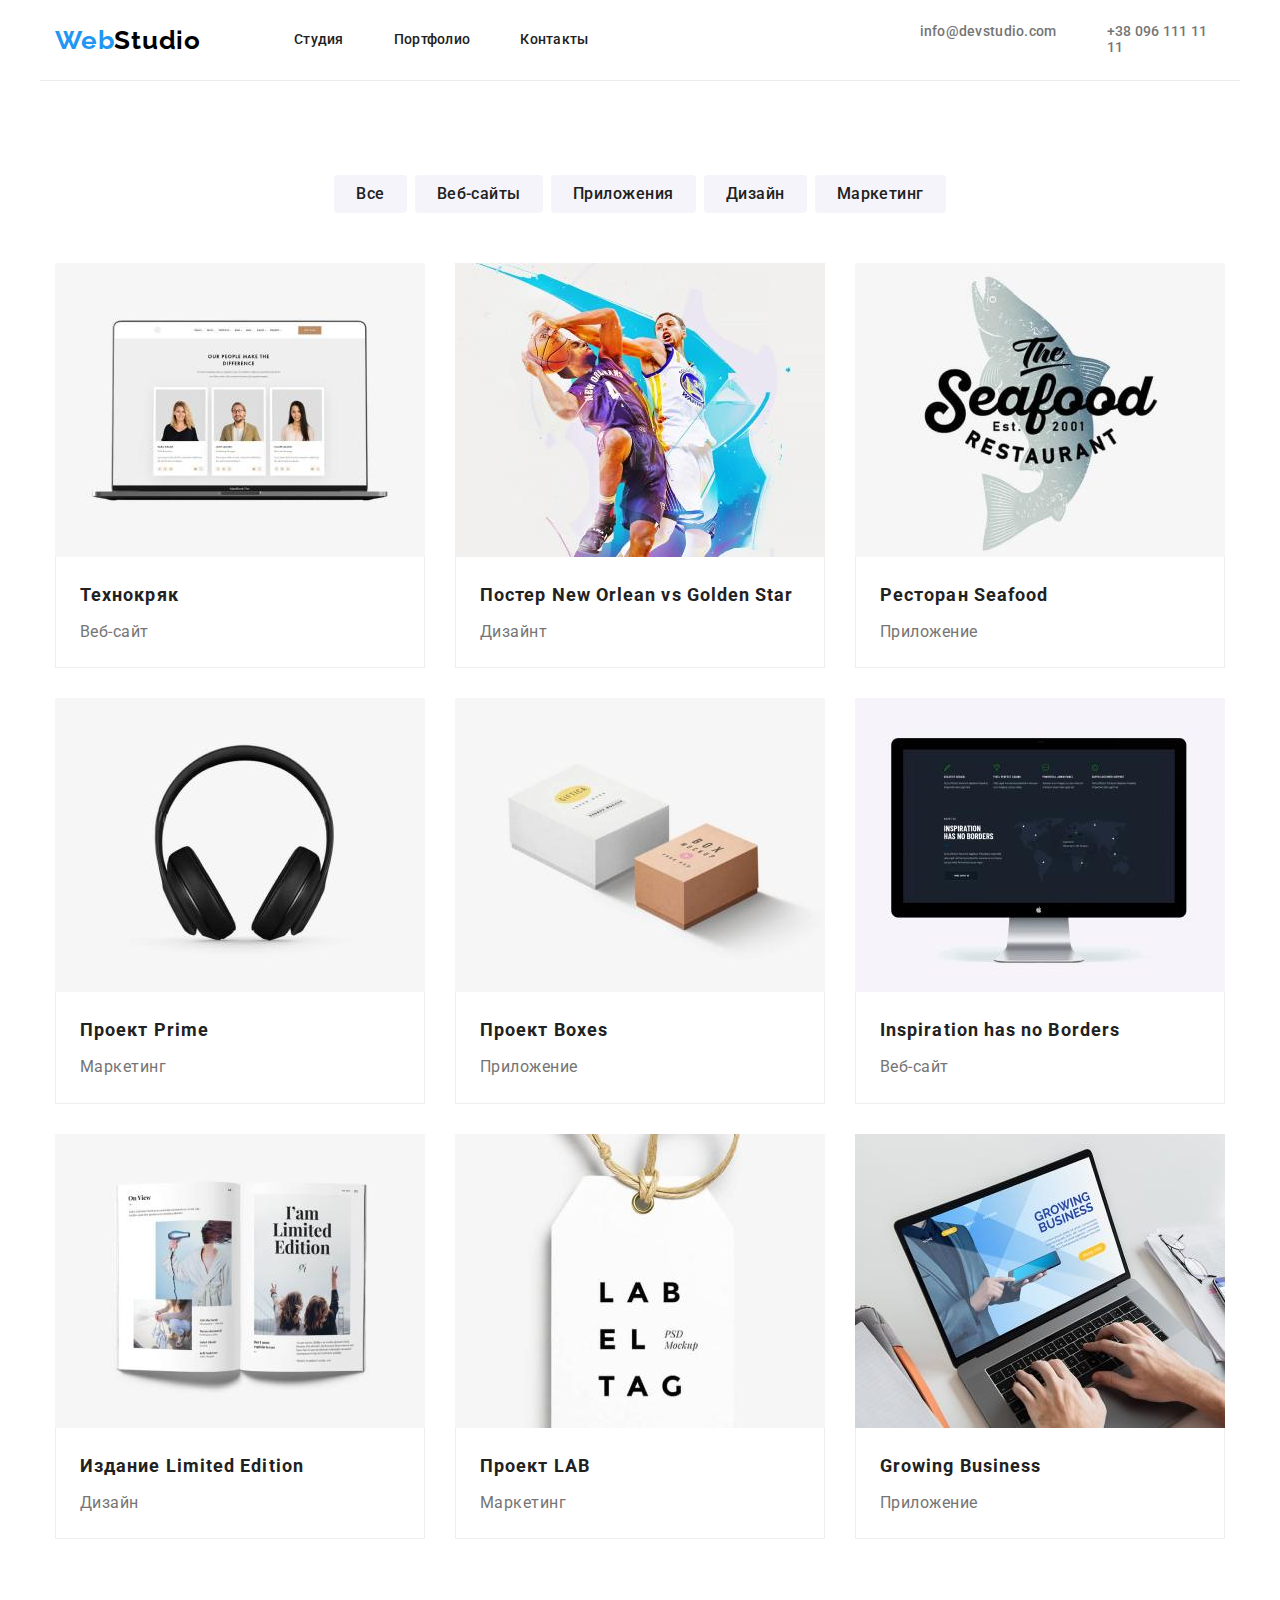
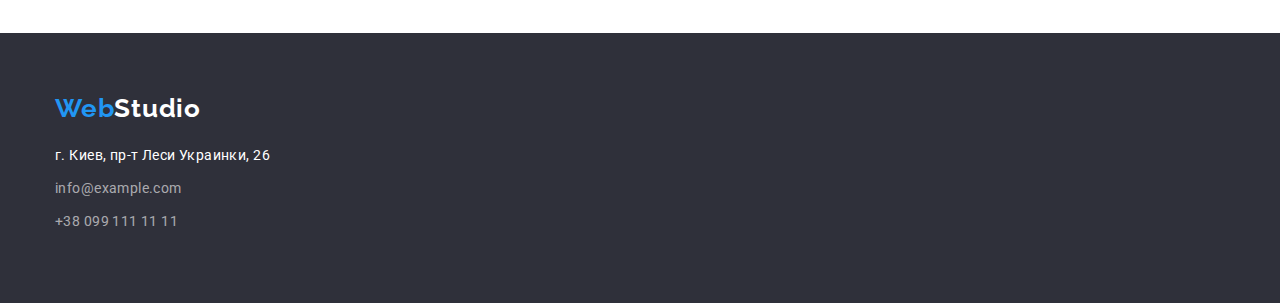
==== commit 116b0cbc: "hw 3 portfolio" ====
--- a/portfolio.html
+++ b/portfolio.html
@@ -31,64 +31,79 @@
  <!--Главный блок-->
  <main>
      <!--Фильтр-->
-<section>
+<section class="section">
     <div class="container">
     <h1 class="hidden">Фильрт</h1>
 <ul class="filter-list">
-    <li><button type="button" class="button-one">Все</button></li>
-    <li><button type="button" class="button-two">Веб-сайты</button></li>
-    <li><button type="button" class="button-three">Приложения</button></li>
-    <li><button type="button" class="button-four">Дизайн</button></li>
-    <li><button type="button" class="button-five">Маркетинг</button></li>
+    <li class="filter-item"><button type="button" class="filter">Все</button></li>
+    <li class="filter-item"><button type="button" class="filter">Веб-сайты</button></li>
+    <li class="filter-item"><button type="button" class="filter">Приложения</button></li>
+    <li class="filter-item"><button type="button" class="filter">Дизайн</button></li>
+    <li class="filter-item"><button type="button" class="filter">Маркетинг</button></li>
 </ul>
-
-<!--Примеры работ-->
-
-    <h2 class="hidden">Примеры работ</h2>
 <ul class="list-examples">
-    <li><img src="./images/tehnokryak.jpg" alt="открытый ноутбук" width="370" />
-        <h3 class="examples-title">Технокряк</h3>
-        <p>Веб-сайт</p>
+    <li class="examples-item">
+            <img src="./images/tehnokryak.jpg" alt="открытый ноутбук" width="370" />
+         <div class="examples-container"> 
+            <h3 class="examples-title">Технокряк</h3>
+             <p class="examples-text">Веб-сайт</p>
+         </div>
     </li>
-    <li>
-        <img src="./images/postneworlean.jpg" alt="два баскетболиста в прыжке" width="370" />
-        <h3 class="examples-title">Постер New Orlean vs Golden Star</h3>
-        <p class="examples-text">Дизайнт</p>
+    <li class="examples-item">
+            <img src="./images/postneworlean.jpg" alt="два баскетболиста в прыжке" width="370" />
+        <div class="examples-container">
+             <h3 class="examples-title">Постер New Orlean vs Golden Star</h3>
+             <p class="examples-text">Дизайнт</p>
+         </div>
     </li>
-    <li>
+    <li class="examples-item">
         <img src="./images/restoran.jpg" alt="логотип - название ресторана на фоне рыбы" width="370" />
-        <h3 class="examples-title">Ресторан Seafood</h3>
+        <div class="examples-container">
+            <h3 class="examples-title">Ресторан Seafood</h3>
         <p class="examples-text">Приложение</p>
+    </div>
     </li>
-    <li>
+    <li class="examples-item">
         <img src="./images/prime.jpg" alt="черные наушники на белом фоне" width="370" />
-        <h3 class="examples-title">Проект Prime</h3>
-        <p>Маркетинг</p>
+        <div class="examples-container">
+            <h3 class="examples-title">Проект Prime</h3>
+        <p class="examples-text">Маркетинг</p>
+    </div>
     </li>
-    <li>
+    <li class="examples-item">
         <img src="./images/boxes.jpg" alt="две картонніх коробки" width="370" />
-        <h3 class="examples-title">Проект Boxes</h3>
+        <div class="examples-container">
+            <h3 class="examples-title">Проект Boxes</h3>
         <p class="examples-text">Приложение</p>
+    </div>
     </li>
-    <li>
+    <li class="examples-item">
         <img src="./images/inspiration.jpg" alt="монитор с изображением веб-сайта" width="370" />
-        <h3 class="examples-title">Inspiration has no Borders</h3>
+        <div class="examples-container">
+            <h3 class="examples-title">Inspiration has no Borders</h3>
         <p class="examples-text">Веб-сайт</p>
+    </div>
     </li>
-    <li>
+    <li class="examples-item">
         <img src="./images/limited.jpg" alt="открытая книга с картинками" width="370" />
-        <h3 class="examples-title">Издание Limited Edition</h3>
+        <div class="examples-container">
+            <h3 class="examples-title">Издание Limited Edition</h3>
         <p class="examples-text">Дизайн</p>
+    </div>
     </li>
-    <li>
+    <li class="examples-item">
         <img src="./images/lab.jpg" alt="белый ярлычек с надписью" width="370" />
-        <h3 class="examples-title">Проект LAB</h3>
+        <div class="examples-container">
+            <h3 class="examples-title">Проект LAB</h3>
         <p class="examples-text">Маркетинг</p>
+    </div>
     </li>
-    <li>
+    <li class="examples-item">
         <img src="./images/growing.jpg" alt="человек работающий за ноутбуком" width="370" />
-        <h3 class="examples-title">Growing Business</h3>
+        <div class="examples-container">
+            <h3 class="examples-title">Growing Business</h3>
         <p class="examples-text">Приложение</p>
+    </div>
     </li>
 </ul>
 </div>
--- a/css/styles.css
+++ b/css/styles.css
@@ -346,27 +346,25 @@
 /* ПОРТФОЛИО */
 
 }
-/* Фильрт */
+/* Фильтр */
+.filter-list {}
 .filter-list {
-color: var(--title-text-color);
-font-family: Roboto,monospace;
-font-weight: 500;
-font-size: 16px;
-line-height: 1.62;
-text-align: center;
-letter-spacing: 0.03em;
-
-}
-
-.button-one{
+    display: flex;
+    padding-left: 0;
+    justify-content: center;
+    margin-bottom: 50px;
+}
+
+.filter-item {
+    margin-right: 8px;
+}
+.filter-item:last-child {
+    margin-right: 0;
+}
+
+.filter {
     background-color: #F5F4FA;
     color: var(--title-text-color);
-    width: 73px;
-    height: 38px;
-    left: 495px;
-    top: 174px;
-    color: var(--title-text-color);
-    font-family: Roboto,monospace;
     font-weight: 500;
     font-size: 16px;
     line-height: 1.62;
@@ -374,130 +372,52 @@
     letter-spacing: 0.03em;
     cursor: pointer;
     border-radius: 4px;
-    border: transparent;
-    
-}
-.button-one:hover,
-.button-one:focus {
+    border: none;
+    padding: 6px 22px;
+}
+.filter:hover,
+.filter:focus {
     color: #ffffff;
     background-color: var(--accent-color);
     box-shadow: 0px 3px 1px rgba(0, 0, 0, 0.1), 0px 1px 2px rgba(0, 0, 0, 0.08), 0px 2px 2px rgba(0, 0, 0, 0.12);
 }
 
-.button-two {
-    background-color: #F5F4FA;
-    color: var(--title-text-color);
-    width: 128px;
-    height: 38px;
-    left: 576px;
-    top: 174px;
-    color: var(--title-text-color);
-    font-family: Roboto,monospace;
-    font-weight: 500;
-    font-size: 16px;
-    line-height: 1.62;
-    text-align: center;
-    letter-spacing: 0.03em;
-    cursor: pointer;
-    border-radius: 4px;
-    border: transparent;
-}
-.button-two:hover,
-.button-two:focus {
-    color: #ffffff;
-    background-color: var(--accent-color);
-    box-shadow: 0px 3px 1px rgba(0, 0, 0, 0.1), 0px 1px 2px rgba(0, 0, 0, 0.08), 0px 2px 2px rgba(0, 0, 0, 0.12);
-}
-
-.button-three {
-    background-color: #F5F4FA;
-    color: var(--title-text-color);
-    width: 145px;
-    height: 38px;
-    left: 712px;
-    top: 174px;
-    color: var(--title-text-color);
-    font-family: Roboto,monospace;
-    font-weight: 500;
-    font-size: 16px;
-    line-height: 1.62;
-    text-align: center;
-    letter-spacing: 0.03em;
-    cursor: pointer;
-    border-radius: 4px;
-    border: transparent;
-}
-.button-three:hover,
-.button-three:focus {
-    color: #ffffff;
-    background-color: var(--accent-color);
-    box-shadow: 0px 3px 1px rgba(0, 0, 0, 0.1), 0px 1px 2px rgba(0, 0, 0, 0.08), 0px 2px 2px rgba(0, 0, 0, 0.12);
-}
-
-.button-four {
-    background-color: #F5F4FA;
-    color: var(--title-text-color);
-    width: 103px;
-    height: 38px;
-    left: 865px;
-    top: 174px;
-    color: var(--title-text-color);
-    font-family: Roboto,monospace;
-    font-weight: 500;
-    font-size: 16px;
-    line-height: 1.62;
-    text-align: center;
-    letter-spacing: 0.03em;
-    cursor: pointer;
-    border-radius: 4px;
-    border: transparent;
-}
-.button-four:hover,
-.button-four:focus {
-    color: #ffffff;
-    background-color: var(--accent-color);
-    box-shadow: 0px 3px 1px rgba(0, 0, 0, 0.1), 0px 1px 2px rgba(0, 0, 0, 0.08), 0px 2px 2px rgba(0, 0, 0, 0.12);
-}
-
-.button-five {
-    background-color: #F5F4FA;
-    color: var(--title-text-color);
-    width: 130px;
-    height: 38px;
-    left: 976px;
-    top: 174px;
-    color: var(--title-text-color);
-    font-family: Roboto,monospace;
-    font-weight: 500;
-    font-size: 16px;
-    line-height: 1.62;
-    text-align: center;
-    letter-spacing: 0.03em;
-    cursor: pointer;
-    border-radius: 4px;
-    border: transparent;
-}
-.button-five:hover,
-.button-five:focus {
-    color: #ffffff;
-    background-color: var(--accent-color);
-    box-shadow: 0px 3px 1px rgba(0, 0, 0, 0.1), 0px 1px 2px rgba(0, 0, 0, 0.08), 0px 2px 2px rgba(0, 0, 0, 0.12);
-}
+
 
 /* Примеры работ */
-
-.list-examples .examples-title {
-    color: var(--title-text-color);
-    font-family: Roboto;
-    font-weight: 700;
-    font-size: 18px;
-    line-height: 2;
-    letter-spacing: 0.06em;
-}
-
+.list-examples {
+    display: flex;
+    padding-left: 0;
+    flex-wrap: wrap;
+    margin-right: -30px;
+    margin-bottom: -30px;
+}
+.examples-item {
+    flex-basis: calc(100% / 3 - 30px);
+    margin-right: 30px;
+    margin-bottom: 30px;
+}
+.examples-title {
+font-family: Roboto;
+font-style: normal;
+font-weight: bold;
+font-size: 18px;
+line-height: 36px;
+letter-spacing: 0.06em;
+}
 .examples-text {
 font-family: Roboto;
 font-size: 16px;
 line-height: 1.9;
 letter-spacing: 0.03em;
-}
+color: var(--primary-text-color);
+margin-top: 4px;
+}
+
+.examples-container {
+    padding: 20px 24px;
+    border: 1px solid #EEEEEE;
+    box-sizing: border-box;
+    color: var(--title-text-color);
+    border-top: none;
+}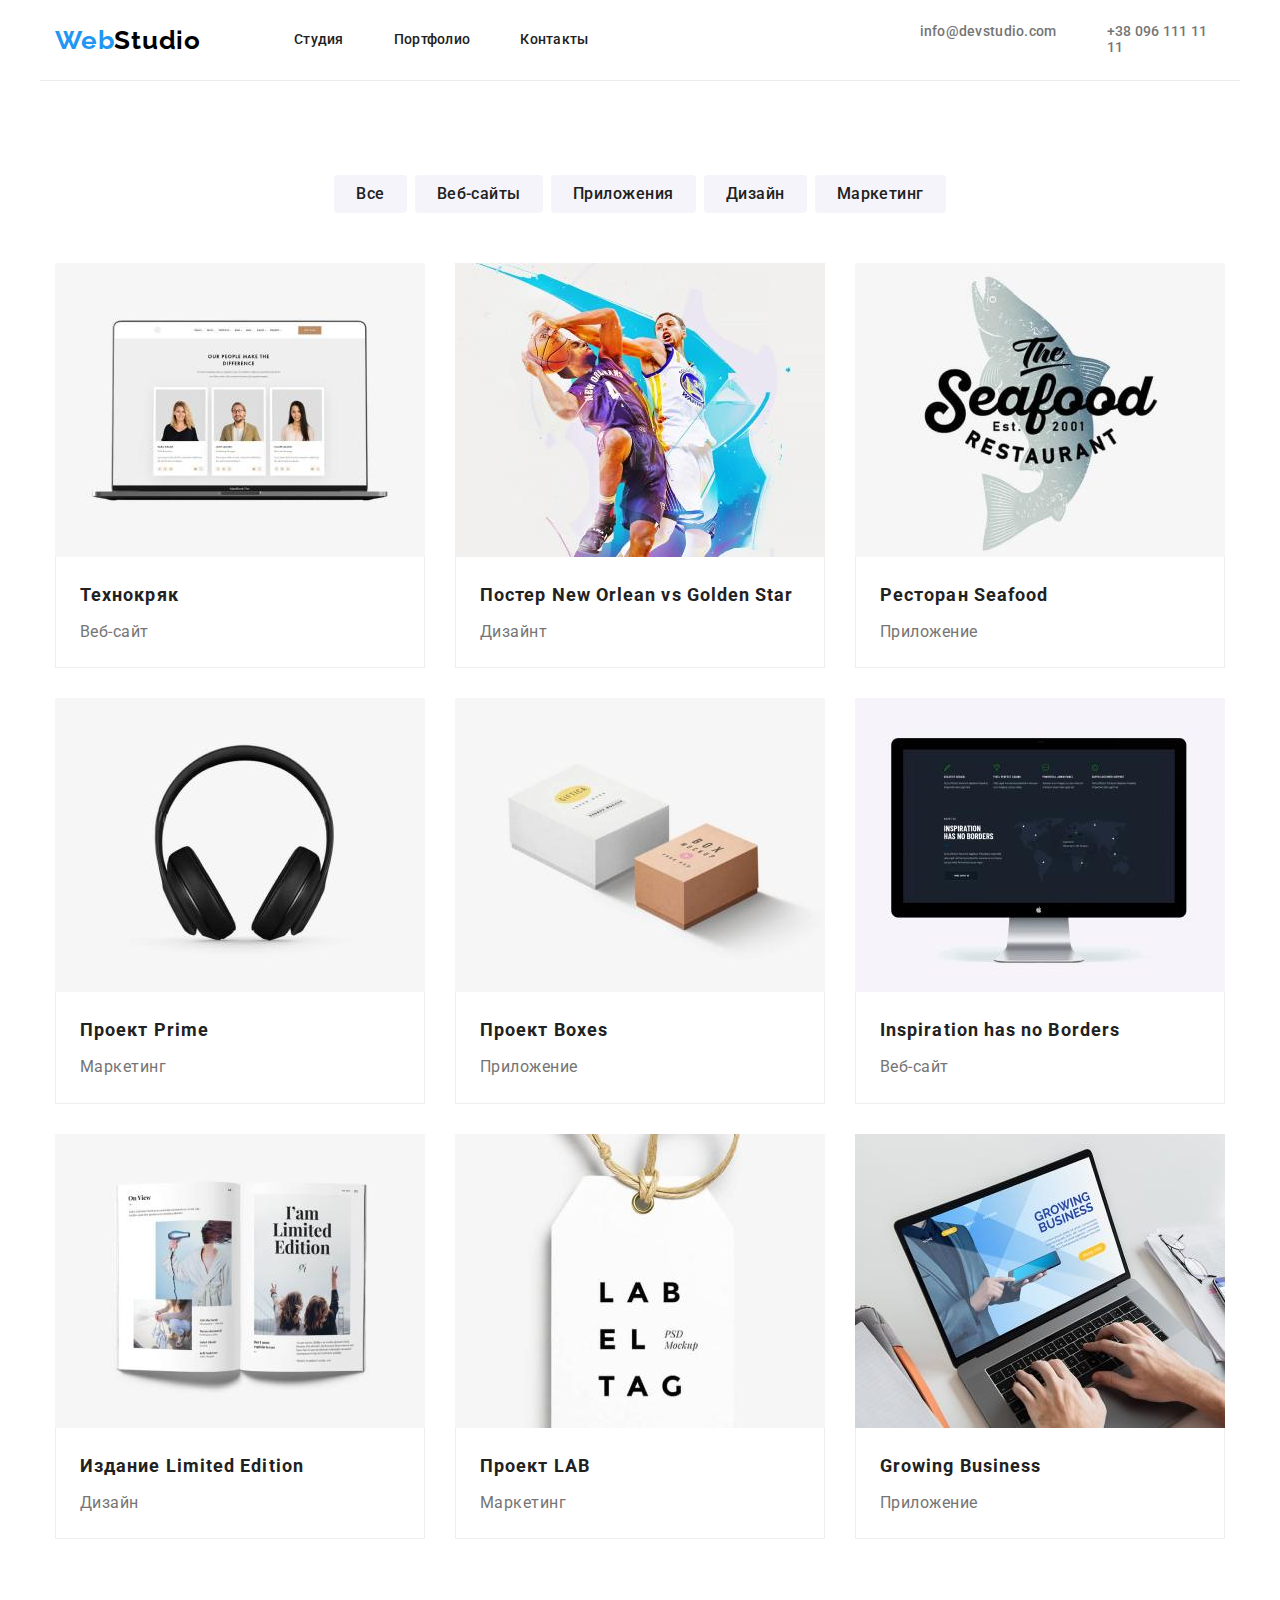
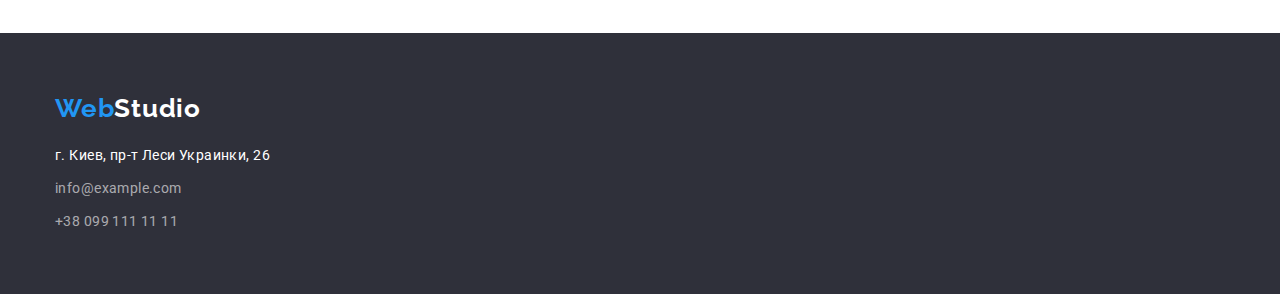
==== commit 1b08cc7c: "HW03 mentor edits" ====
--- a/portfolio.html
+++ b/portfolio.html
@@ -1,126 +1,225 @@
 <!DOCTYPE html>
 <html lang="en">
-<head class="page-header">
-    <meta charset="UTF-8">
-    <meta http-equiv="X-UA-Compatible" content="IE=edge">
-    <meta name="viewport" content="width=device-width, initial-scale=1.0">
+  <head class="page-header">
+    <meta charset="UTF-8" />
+    <meta http-equiv="X-UA-Compatible" content="IE=edge" />
+    <meta name="viewport" content="width=device-width, initial-scale=1.0" />
     <title>Document</title>
-    <link href="https://fonts.googleapis.com/css2?family=Raleway:wght@700&family=Roboto:wght@400;500;700;900&display=swap" 
-    rel="stylesheet">
-    <link rel="stylesheet" href="https://cdnjs.cloudflare.com/ajax/libs/modern-normalize/1.1.0/modern-normalize.min.css">
-    <link rel="stylesheet" href="./css/styles.css">
-</head>
-<body class="page">
-   <!--Шапка сайта-->
-   <header  class="page-header">
-    <div class="container main-header">
-      <nav class="site-nav list">
-        <a href="./index.html" class="logo">Web<span class="logo-header">Studio</span></a>
-        <ul class="top-list">
-          <li class="top-item"><a href="./index.html" class="link">Студия</a></li>
-          <li class="top-item"><a href="./portfolio.html"class="link">Портфолио</a></li>
-          <li class="top-item"><a href=""class="link">Контакты</a></li>
+    <link
+      href="https://fonts.googleapis.com/css2?family=Raleway:wght@700&family=Roboto:wght@400;500;700;900&display=swap"
+      rel="stylesheet"
+    />
+    <link
+      rel="stylesheet"
+      href="https://cdnjs.cloudflare.com/ajax/libs/modern-normalize/1.1.0/modern-normalize.min.css"
+    />
+    <link rel="stylesheet" href="./css/styles.css" />
+  </head>
+  <body class="page">
+    <!--Шапка сайта-->
+    <header class="page-header">
+      <div class="container main-header">
+        <nav class="site-nav list">
+          <a href="./index.html" class="logo"
+            >Web<span class="logo-header">Studio</span></a
+          >
+          <ul class="top-list">
+            <li class="top-item">
+              <a href="./index.html" class="link">Студия</a>
+            </li>
+            <li class="top-item">
+              <a href="./portfolio.html" class="link">Портфолио</a>
+            </li>
+            <li class="top-item"><a href="" class="link">Контакты</a></li>
+          </ul>
+        </nav>
+        <ul class="bottom-list">
+          <li class="bottom-item">
+            <a href="mailto:info@devstudio.com" class="link-list"
+              >info@devstudio.com</a
+            >
+          </li>
+          <li class="bottom-item">
+            <a href="tel:+380961111111" class="link-list">+38 096 111 11 11</a>
+          </li>
         </ul>
-      </nav>
-        <ul class="bottom-list">
-          <li class="bottom-item"><a href="mailto:info@devstudio.com" class="link-list">info@devstudio.com</a></li>
-          <li class="bottom-item"><a href="tel:+380961111111" class="link-list">+38 096 111 11 11</a></li>
-        </ul>
-    </div>
-  </header>
- <!--Главный блок-->
- <main>
-     <!--Фильтр-->
-<section class="section">
-    <div class="container">
-    <h1 class="hidden">Фильрт</h1>
-<ul class="filter-list">
-    <li class="filter-item"><button type="button" class="filter">Все</button></li>
-    <li class="filter-item"><button type="button" class="filter">Веб-сайты</button></li>
-    <li class="filter-item"><button type="button" class="filter">Приложения</button></li>
-    <li class="filter-item"><button type="button" class="filter">Дизайн</button></li>
-    <li class="filter-item"><button type="button" class="filter">Маркетинг</button></li>
-</ul>
-<ul class="list-examples">
-    <li class="examples-item">
-            <img src="./images/tehnokryak.jpg" alt="открытый ноутбук" width="370" />
-         <div class="examples-container"> 
-            <h3 class="examples-title">Технокряк</h3>
-             <p class="examples-text">Веб-сайт</p>
-         </div>
-    </li>
-    <li class="examples-item">
-            <img src="./images/postneworlean.jpg" alt="два баскетболиста в прыжке" width="370" />
-        <div class="examples-container">
-             <h3 class="examples-title">Постер New Orlean vs Golden Star</h3>
-             <p class="examples-text">Дизайнт</p>
-         </div>
-    </li>
-    <li class="examples-item">
-        <img src="./images/restoran.jpg" alt="логотип - название ресторана на фоне рыбы" width="370" />
-        <div class="examples-container">
-            <h3 class="examples-title">Ресторан Seafood</h3>
-        <p class="examples-text">Приложение</p>
-    </div>
-    </li>
-    <li class="examples-item">
-        <img src="./images/prime.jpg" alt="черные наушники на белом фоне" width="370" />
-        <div class="examples-container">
-            <h3 class="examples-title">Проект Prime</h3>
-        <p class="examples-text">Маркетинг</p>
-    </div>
-    </li>
-    <li class="examples-item">
-        <img src="./images/boxes.jpg" alt="две картонніх коробки" width="370" />
-        <div class="examples-container">
-            <h3 class="examples-title">Проект Boxes</h3>
-        <p class="examples-text">Приложение</p>
-    </div>
-    </li>
-    <li class="examples-item">
-        <img src="./images/inspiration.jpg" alt="монитор с изображением веб-сайта" width="370" />
-        <div class="examples-container">
-            <h3 class="examples-title">Inspiration has no Borders</h3>
-        <p class="examples-text">Веб-сайт</p>
-    </div>
-    </li>
-    <li class="examples-item">
-        <img src="./images/limited.jpg" alt="открытая книга с картинками" width="370" />
-        <div class="examples-container">
-            <h3 class="examples-title">Издание Limited Edition</h3>
-        <p class="examples-text">Дизайн</p>
-    </div>
-    </li>
-    <li class="examples-item">
-        <img src="./images/lab.jpg" alt="белый ярлычек с надписью" width="370" />
-        <div class="examples-container">
-            <h3 class="examples-title">Проект LAB</h3>
-        <p class="examples-text">Маркетинг</p>
-    </div>
-    </li>
-    <li class="examples-item">
-        <img src="./images/growing.jpg" alt="человек работающий за ноутбуком" width="370" />
-        <div class="examples-container">
-            <h3 class="examples-title">Growing Business</h3>
-        <p class="examples-text">Приложение</p>
-    </div>
-    </li>
-</ul>
-</div>
-</section>
- </main>
-  <!--Футер-->
-  <footer class="footer">
-    <div class="container">
-    <a href="./index.html" class="logo-footer">Web<span class="logo-footer-web">Studio</span></a>
-    <address>
-      <ul class="footer-list">
-      <li class="footer-item"><a href="https://goo.gl/maps/xUJWRQRGw1ZZ9FWX8" class="footer-maps">г. Киев, пр-т Леси Украинки, 26</a></li>
-      <li class="footer-item"><a href="mailto:info@example.com" class="footer-link">info@example.com</a></li>
-      <li class="footer-item"><a href="tel:+380991111111" class="footer-link">+38 099 111 11 11</a></li>
-    </ul>
-    </address>
-  </div>
-  </footer>
-</body>
+      </div>
+    </header>
+    <!--Главный блок-->
+    <main>
+      <!--Фильтр-->
+      <section class="section">
+        <div class="container">
+          <h1 class="hidden">Фильрт</h1>
+          <ul class="filter-list">
+            <li class="filter-item">
+              <button type="button" class="filter">Все</button>
+            </li>
+            <li class="filter-item">
+              <button type="button" class="filter">Веб-сайты</button>
+            </li>
+            <li class="filter-item">
+              <button type="button" class="filter">Приложения</button>
+            </li>
+            <li class="filter-item">
+              <button type="button" class="filter">Дизайн</button>
+            </li>
+            <li class="filter-item">
+              <button type="button" class="filter">Маркетинг</button>
+            </li>
+          </ul>
+          <ul class="list-examples">
+            <li class="examples-item">
+              <a class="link-filter" href="">
+                <img
+                  src="./images/tehnokryak.jpg"
+                  alt="открытый ноутбук"
+                  width="370"
+                />
+                <div class="examples-container">
+                  <h3 class="examples-title">Технокряк</h3>
+                  <p class="examples-text">Веб-сайт</p>
+                </div>
+              </a>
+            </li>
+            <li class="examples-item">
+              <a class="link-filter" href="">
+                <img
+                  src="./images/postneworlean.jpg"
+                  alt="два баскетболиста в прыжке"
+                  width="370"
+                />
+                <div class="examples-container">
+                  <h3 class="examples-title">
+                    Постер New Orlean vs Golden Star
+                  </h3>
+                  <p class="examples-text">Дизайнт</p>
+                </div>
+              </a>
+            </li>
+            <li class="examples-item">
+              <a class="link-filter" href="">
+                <img
+                  src="./images/restoran.jpg"
+                  alt="логотип - название ресторана на фоне рыбы"
+                  width="370"
+                />
+                <div class="examples-container">
+                  <h3 class="examples-title">Ресторан Seafood</h3>
+                  <p class="examples-text">Приложение</p>
+                </div>
+              </a>
+            </li>
+            <li class="examples-item">
+              <a class="link-filter" href="">
+                <img
+                  src="./images/prime.jpg"
+                  alt="черные наушники на белом фоне"
+                  width="370"
+                />
+                <div class="examples-container">
+                  <h3 class="examples-title">Проект Prime</h3>
+                  <p class="examples-text">Маркетинг</p>
+                </div>
+              </a>
+            </li>
+            <li class="examples-item">
+              <a class="link-filter" href="">
+                <img
+                  src="./images/boxes.jpg"
+                  alt="две картонніх коробки"
+                  width="370"
+                />
+                <div class="examples-container">
+                  <h3 class="examples-title">Проект Boxes</h3>
+                  <p class="examples-text">Приложение</p>
+                </div>
+              </a>
+            </li>
+            <li class="examples-item">
+              <a class="link-filter" href="">
+                <img
+                  src="./images/inspiration.jpg"
+                  alt="монитор с изображением веб-сайта"
+                  width="370"
+                />
+                <div class="examples-container">
+                  <h3 class="examples-title">Inspiration has no Borders</h3>
+                  <p class="examples-text">Веб-сайт</p>
+                </div>
+              </a>
+            </li>
+            <li class="examples-item">
+              <a class="link-filter" href="">
+                <img
+                  src="./images/limited.jpg"
+                  alt="открытая книга с картинками"
+                  width="370"
+                />
+                <div class="examples-container">
+                  <h3 class="examples-title">Издание Limited Edition</h3>
+                  <p class="examples-text">Дизайн</p>
+                </div>
+              </a>
+            </li>
+            <li class="examples-item">
+              <a class="link-filter" href="">
+                <img
+                  src="./images/lab.jpg"
+                  alt="белый ярлычек с надписью"
+                  width="370"
+                />
+                <div class="examples-container">
+                  <h3 class="examples-title">Проект LAB</h3>
+                  <p class="examples-text">Маркетинг</p>
+                </div>
+              </a>
+            </li>
+            <li class="examples-item">
+              <a class="link-filter" href="">
+                <img
+                  src="./images/growing.jpg"
+                  alt="человек работающий за ноутбуком"
+                  width="370"
+                />
+                <div class="examples-container">
+                  <h3 class="examples-title">Growing Business</h3>
+                  <p class="examples-text">Приложение</p>
+                </div>
+              </a>
+            </li>
+          </ul>
+        </div>
+      </section>
+    </main>
+    <!--Футер-->
+    <footer class="footer">
+      <div class="container">
+        <a href="./index.html" class="logo-footer"
+          >Web<span class="logo-footer-web">Studio</span></a
+        >
+        <address>
+          <ul class="footer-list">
+            <li class="footer-item">
+              <a
+                href="https://goo.gl/maps/xUJWRQRGw1ZZ9FWX8"
+                class="footer-maps"
+                >г. Киев, пр-т Леси Украинки, 26</a
+              >
+            </li>
+            <li class="footer-item">
+              <a href="mailto:info@example.com" class="footer-link"
+                >info@example.com</a
+              >
+            </li>
+            <li class="footer-item">
+              <a href="tel:+380991111111" class="footer-link"
+                >+38 099 111 11 11</a
+              >
+            </li>
+          </ul>
+        </address>
+      </div>
+    </footer>
+  </body>
 </html>
--- a/css/styles.css
+++ b/css/styles.css
@@ -31,6 +31,7 @@
 img {
     display: block;
     max-width: 100%;
+    height: auto;
 }
 
 body {
@@ -141,6 +142,7 @@
     line-height: 1.36;
     letter-spacing: 0.06em;
     margin-bottom: 30px;
+    text-transform: uppercase;
     
 }
 
@@ -291,6 +293,8 @@
 /* Foter */
 .footer {
     background-color: #2F303A;
+    padding-top: 60px;
+    padding-bottom: 60px;
 }
 .footer-link {
     color: rgba(255, 255, 255, 0.6);
@@ -305,9 +309,11 @@
 .footer-item {
     margin-bottom: 9px;
 }
+.footer-item:last-child {
+    margin-bottom: 0;
+}
 .footer-list {
     padding-left: 0;
-    padding-bottom: 60px;
 }
 
 .footer-maps {
@@ -335,7 +341,6 @@
     line-height: 1.19;
     letter-spacing: 0.03em;
     text-decoration: none;
-    padding-top: 60px;
     margin-bottom: 20px;
 }
 .logo-footer-web {
@@ -413,7 +418,9 @@
 color: var(--primary-text-color);
 margin-top: 4px;
 }
-
+.link-filter {
+    display: block;
+}
 .examples-container {
     padding: 20px 24px;
     border: 1px solid #EEEEEE;
